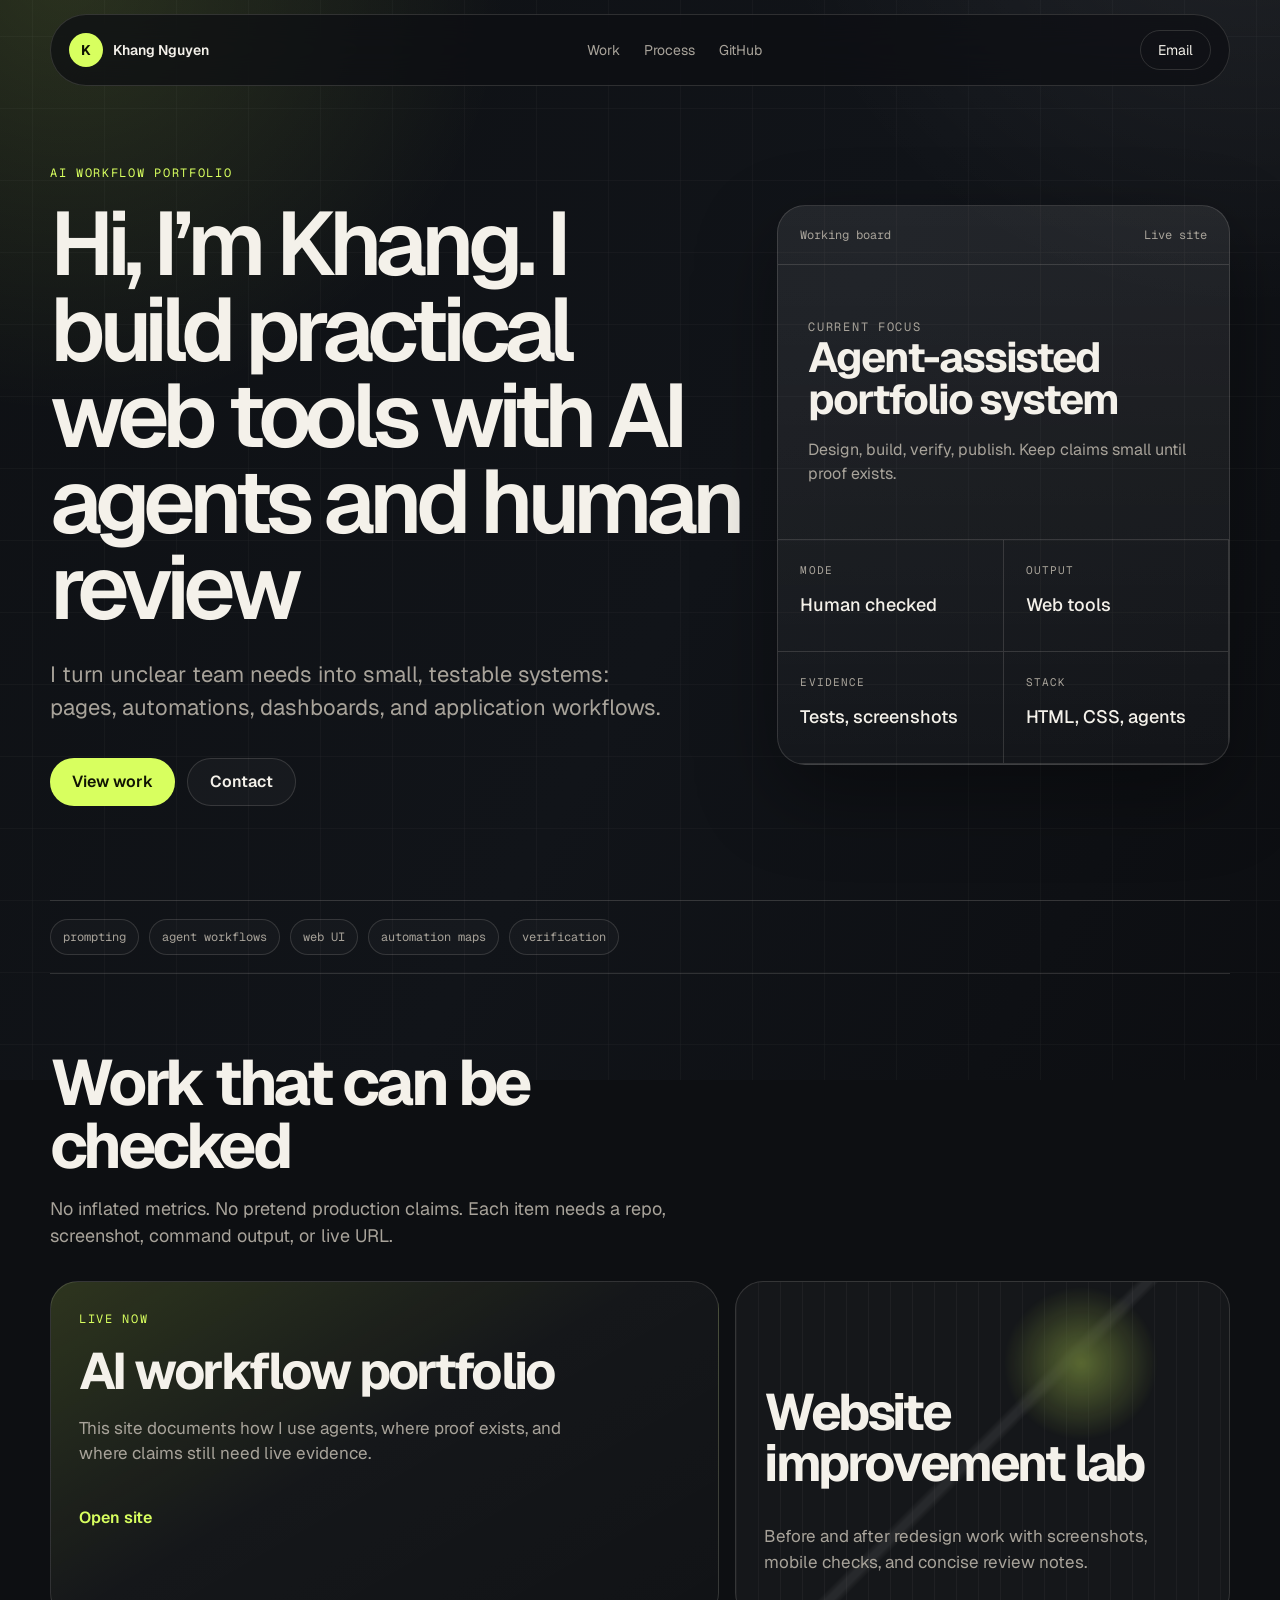
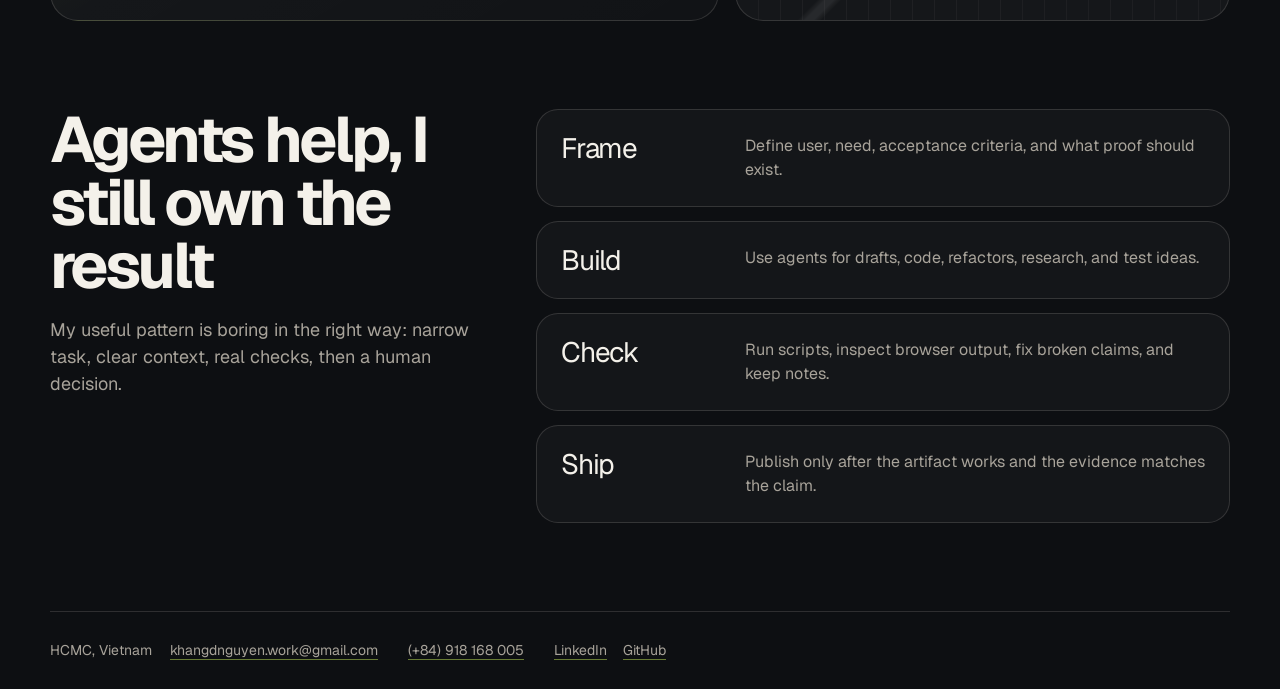
==== src/index.html @ b4563e1e "Remove claim boundary from portfolio" ====
<!doctype html>
<html lang="en">
<head>
  <meta charset="utf-8" />
  <meta name="viewport" content="width=device-width, initial-scale=1" />
  <title>Khang Nguyen - AI workflow portfolio</title>
  <meta name="description" content="Khang Nguyen builds small web tools and AI-assisted workflows with clear verification evidence." />
  <meta property="og:title" content="Khang Nguyen - AI workflow portfolio" />
  <meta property="og:description" content="AI workflow builder focused on practical web tools, agent-assisted delivery, and honest proof." />
  <link rel="preconnect" href="https://fonts.googleapis.com" />
  <link rel="preconnect" href="https://fonts.gstatic.com" crossorigin />
  <link href="https://fonts.googleapis.com/css2?family=Geist:wght@300;400;500;600&family=Geist+Mono:wght@400;500&display=swap" rel="stylesheet" />
  <link rel="stylesheet" href="./styles.css" />
</head>
<body>
  <div class="ambient" aria-hidden="true"></div>
  <header class="nav">
    <a class="brand" href="#top" aria-label="Khang Nguyen home">
      <span class="mark">K</span>
      <span>Khang Nguyen</span>
    </a>
    <nav aria-label="Primary">
      <a href="#work">Work</a>
      <a href="#process">Process</a>
      <a href="https://github.com/im-khang">GitHub</a>
    </nav>
    <a class="nav-cta" href="mailto:khangdnguyen.work@gmail.com">Email</a>
  </header>

  <main id="top">
    <section class="hero" aria-labelledby="hero-title">
      <div class="hero-copy">
        <p class="kicker">AI workflow portfolio</p>
        <h1 id="hero-title">Hi, I’m Khang. I build practical web tools with AI agents and human review</h1>
        <p class="lead">I turn unclear team needs into small, testable systems: pages, automations, dashboards, and application workflows.</p>
        <div class="hero-actions" aria-label="Primary actions">
          <a class="button primary" href="#work">View work</a>
          <a class="button ghost" href="mailto:khangdnguyen.work@gmail.com">Contact</a>
        </div>
      </div>

      <aside class="hero-panel" aria-label="Current working board">
        <div class="panel-top">
          <span>Working board</span>
          <span>Live site</span>
        </div>
        <div class="panel-feature">
          <p class="panel-label">Current focus</p>
          <h2>Agent-assisted portfolio system</h2>
          <p>Design, build, verify, publish. Keep claims small until proof exists.</p>
        </div>
        <div class="panel-grid">
          <div>
            <span>Mode</span>
            <strong>Human checked</strong>
          </div>
          <div>
            <span>Output</span>
            <strong>Web tools</strong>
          </div>
          <div>
            <span>Evidence</span>
            <strong>Tests, screenshots</strong>
          </div>
          <div>
            <span>Stack</span>
            <strong>HTML, CSS, agents</strong>
          </div>
        </div>
      </aside>
    </section>

    <section class="capability-strip" aria-label="Capabilities">
      <span>prompting</span>
      <span>agent workflows</span>
      <span>web UI</span>
      <span>automation maps</span>
      <span>verification</span>
    </section>

    <section id="work" class="work" aria-labelledby="work-title">
      <div class="section-heading">
        <h2 id="work-title">Work that can be checked</h2>
        <p>No inflated metrics. No pretend production claims. Each item needs a repo, screenshot, command output, or live URL.</p>
      </div>
      <div class="work-grid">
        <article class="work-card featured">
          <div class="work-meta">Live now</div>
          <h3>AI workflow portfolio</h3>
          <p>This site documents how I use agents, where proof exists, and where claims still need live evidence.</p>
          <a href="https://im-khang.com">Open site</a>
        </article>
        <article class="work-card image-card">
          <div class="texture" aria-hidden="true"></div>
          <h3>Website improvement lab</h3>
          <p>Before and after redesign work with screenshots, mobile checks, and concise review notes.</p>
        </article>
      </div>
    </section>

    <section id="process" class="process" aria-labelledby="process-title">
      <div class="process-copy">
        <h2 id="process-title">Agents help, I still own the result</h2>
        <p>My useful pattern is boring in the right way: narrow task, clear context, real checks, then a human decision.</p>
      </div>
      <ol class="process-list">
        <li>
          <span>Frame</span>
          <p>Define user, need, acceptance criteria, and what proof should exist.</p>
        </li>
        <li>
          <span>Build</span>
          <p>Use agents for drafts, code, refactors, research, and test ideas.</p>
        </li>
        <li>
          <span>Check</span>
          <p>Run scripts, inspect browser output, fix broken claims, and keep notes.</p>
        </li>
        <li>
          <span>Ship</span>
          <p>Publish only after the artifact works and the evidence matches the claim.</p>
        </li>
      </ol>
    </section>

  </main>

  <footer class="footer">
    <p>HCMC, Vietnam</p>
    <p><a href="mailto:khangdnguyen.work@gmail.com">khangdnguyen.work@gmail.com</a></p>
    <p><a href="tel:+84918168005">(+84) 918 168 005</a></p>
    <p><a href="https://www.linkedin.com/in/khangnguyenduy3110/">LinkedIn</a> <a href="https://github.com/im-khang">GitHub</a></p>
  </footer>

  <script>
    const revealItems = document.querySelectorAll('.work-card, .process-list li, .proof-rows article');
    const observer = new IntersectionObserver((entries) => {
      for (const entry of entries) {
        if (entry.isIntersecting) entry.target.classList.add('in-view');
      }
    }, { threshold: 0.18 });
    revealItems.forEach((item) => observer.observe(item));
  </script>
</body>
</html>
---- src/styles.css ----
:root{
  color-scheme: dark;
  --bg:#0d0f12;
  --panel:#15181d;
  --panel-2:#1d2128;
  --text:#f4f1ea;
  --muted:#a8a39a;
  --line:rgba(244,241,234,.14);
  --accent:#d8ff5f;
  --accent-dark:#1f2a05;
  --radius:28px;
  --shadow:0 30px 80px rgba(0,0,0,.35);
}
*{box-sizing:border-box}
html{scroll-behavior:smooth}
body{
  margin:0;
  font-family:Geist,system-ui,-apple-system,BlinkMacSystemFont,"Segoe UI",sans-serif;
  background:var(--bg);
  color:var(--text);
  line-height:1.5;
  overflow-x:hidden;
}
a{color:inherit;text-decoration:none}
.ambient{
  position:fixed;inset:-20%;z-index:-2;pointer-events:none;
  background:
    radial-gradient(circle at 18% 12%,rgba(216,255,95,.14),transparent 24%),
    radial-gradient(circle at 84% 0%,rgba(255,255,255,.08),transparent 25%),
    linear-gradient(120deg,#0d0f12,#111419 55%,#0b0c0f);
}
.ambient:after{
  content:"";position:absolute;inset:0;opacity:.08;mix-blend-mode:screen;
  background-image:linear-gradient(rgba(255,255,255,.35) 1px,transparent 1px),linear-gradient(90deg,rgba(255,255,255,.35) 1px,transparent 1px);
  background-size:72px 72px;
}
.nav{
  position:sticky;top:0;z-index:10;height:72px;margin:14px auto 0;padding:0 18px;
  width:min(1180px,calc(100% - 28px));display:flex;align-items:center;justify-content:space-between;gap:20px;
  border:1px solid var(--line);border-radius:999px;background:rgba(13,15,18,.72);backdrop-filter:blur(18px);-webkit-backdrop-filter:blur(18px);
}
.brand,.nav nav,.nav-cta{display:flex;align-items:center;gap:10px;font-size:14px;color:var(--muted)}
.brand{font-weight:600;color:var(--text)}
.mark{width:34px;height:34px;border-radius:50%;display:grid;place-items:center;background:var(--accent);color:#101403;font-weight:700}
.nav nav{gap:24px}
.nav a:hover{color:var(--text)}
.nav-cta{height:40px;padding:0 17px;border:1px solid var(--line);border-radius:999px;color:var(--text)}
main{width:min(1180px,calc(100% - 28px));margin:0 auto}
.hero{min-height:calc(100dvh - 86px);display:grid;grid-template-columns:minmax(0,1.1fr) minmax(320px,.72fr);gap:36px;align-items:center;padding:56px 0 72px}
.hero-copy{max-width:780px}.kicker,.work-meta,.panel-label{margin:0 0 18px;font-family:"Geist Mono",monospace;font-size:12px;text-transform:uppercase;letter-spacing:.14em;color:var(--accent)}
h1{font-size:clamp(48px,7vw,94px);line-height:.96;letter-spacing:-.07em;margin:0;max-width:920px;font-weight:600}
.lead{max-width:620px;color:var(--muted);font-size:clamp(17px,2vw,22px);margin:28px 0 0}
.hero-actions{display:flex;gap:12px;flex-wrap:wrap;margin-top:34px}.button{height:48px;padding:0 22px;border-radius:999px;display:inline-flex;align-items:center;justify-content:center;font-weight:600;transition:transform .22s ease,background .22s ease,border-color .22s ease}.button:hover{transform:translateY(-2px)}.button:active{transform:translateY(1px) scale(.99)}.primary{background:var(--accent);color:#101403}.ghost{border:1px solid var(--line);color:var(--text);background:rgba(255,255,255,.03)}
.hero-panel{border:1px solid var(--line);border-radius:var(--radius);background:linear-gradient(180deg,rgba(255,255,255,.08),rgba(255,255,255,.025));box-shadow:var(--shadow);overflow:hidden;min-height:560px;display:flex;flex-direction:column;justify-content:space-between}
.panel-top{display:flex;justify-content:space-between;padding:20px 22px;border-bottom:1px solid var(--line);font-family:"Geist Mono",monospace;color:var(--muted);font-size:12px}.panel-feature{padding:38px 30px}.panel-feature h2{font-size:42px;line-height:1;letter-spacing:-.05em;margin:0 0 18px}.panel-feature p{color:var(--muted);margin:0}.panel-grid{display:grid;grid-template-columns:1fr 1fr;border-top:1px solid var(--line)}.panel-grid div{padding:22px;border-right:1px solid var(--line);border-bottom:1px solid var(--line);min-height:112px}.panel-grid span{display:block;font-family:"Geist Mono",monospace;font-size:11px;color:var(--muted);margin-bottom:12px;text-transform:uppercase;letter-spacing:.1em}.panel-grid strong{font-size:18px;font-weight:500}
.capability-strip{border-top:1px solid var(--line);border-bottom:1px solid var(--line);display:flex;gap:10px;flex-wrap:wrap;padding:18px 0;margin-bottom:78px}.capability-strip span{font-family:"Geist Mono",monospace;font-size:12px;color:var(--muted);padding:8px 12px;border:1px solid var(--line);border-radius:999px;background:rgba(255,255,255,.025)}
section{scroll-margin-top:110px}.section-heading{max-width:700px;margin-bottom:32px}.section-heading h2,.process h2,.proof h2{font-size:clamp(36px,5vw,72px);line-height:.98;letter-spacing:-.055em;margin:0 0 18px}.section-heading p,.process-copy p{color:var(--muted);font-size:18px;margin:0;max-width:620px}.work,.process,.proof{padding:0 0 88px}.work-grid{display:grid;grid-template-columns:1.15fr .85fr;grid-auto-rows:minmax(220px,auto);gap:16px}.work-card{border:1px solid var(--line);border-radius:var(--radius);background:rgba(255,255,255,.035);padding:28px;position:relative;overflow:hidden;opacity:0;transform:translateY(18px);transition:opacity .7s ease,transform .7s ease,border-color .25s ease}.work-card.in-view,.process-list li.in-view,.proof-rows article.in-view{opacity:1;transform:none}.work-card:hover{border-color:rgba(216,255,95,.5)}.work-card h3{font-size:clamp(28px,4vw,56px);line-height:1;letter-spacing:-.05em;margin:0 0 18px}.work-card p{color:var(--muted);font-size:17px;max-width:520px}.work-card a{display:inline-flex;margin-top:22px;color:var(--accent);font-weight:600}.featured{background:linear-gradient(150deg,rgba(216,255,95,.16),rgba(255,255,255,.035) 48%,rgba(255,255,255,.02))}.image-card{min-height:340px;display:flex;flex-direction:column;justify-content:flex-end}.texture{position:absolute;inset:0;opacity:.35;background:radial-gradient(circle at 70% 24%,var(--accent),transparent 18%),linear-gradient(135deg,transparent 0 48%,rgba(255,255,255,.22) 49% 50%,transparent 51%),repeating-linear-gradient(90deg,rgba(255,255,255,.12) 0 1px,transparent 1px 22px)}.image-card h3,.image-card p{position:relative}.compact{min-height:220px}.muted{background:var(--panel)}
.process{display:grid;grid-template-columns:.78fr 1.22fr;gap:42px;align-items:start}.process-copy{position:sticky;top:120px}.process-list{list-style:none;margin:0;padding:0;display:grid;gap:14px}.process-list li{display:grid;grid-template-columns:160px 1fr;gap:24px;border:1px solid var(--line);border-radius:22px;padding:24px;background:rgba(255,255,255,.03);opacity:0;transform:translateY(18px);transition:opacity .7s ease,transform .7s ease}.process-list span{font-size:28px;line-height:1;letter-spacing:-.04em}.process-list p{margin:0;color:var(--muted)}
.proof h2{max-width:760px}.proof-rows{display:grid;gap:0;border-top:1px solid var(--line)}.proof-rows article{display:grid;grid-template-columns:260px 1fr;gap:40px;padding:28px 0;border-bottom:1px solid var(--line);opacity:0;transform:translateY(18px);transition:opacity .7s ease,transform .7s ease}.proof-rows span{font-family:"Geist Mono",monospace;color:var(--accent);font-size:13px;text-transform:uppercase;letter-spacing:.12em}.proof-rows p{margin:0;color:var(--muted);font-size:18px;max-width:760px}
.footer{width:min(1180px,calc(100% - 28px));margin:0 auto 28px;padding:28px 0 0;border-top:1px solid var(--line);display:flex;gap:18px;flex-wrap:wrap;color:var(--muted);font-size:14px}.footer p{margin:0}.footer a{text-decoration:underline;text-decoration-color:rgba(216,255,95,.45);text-underline-offset:4px;margin-right:12px}
@media (prefers-reduced-motion:reduce){*,*:before,*:after{animation:none!important;transition:none!important;scroll-behavior:auto!important}.work-card,.process-list li,.proof-rows article{opacity:1;transform:none}}
@media (max-width:900px){.nav{height:auto;min-height:64px;border-radius:24px;align-items:flex-start;padding:14px}.nav nav{display:none}.hero{grid-template-columns:1fr;min-height:auto;padding:54px 0}.hero-panel{min-height:auto}.work-grid,.process{grid-template-columns:1fr}.process-copy{position:static}.proof-rows article{grid-template-columns:1fr;gap:12px}.capability-strip{margin-bottom:80px}h1{font-size:clamp(44px,14vw,72px)}}
@media (max-width:560px){main,.footer,.nav{width:calc(100% - 24px)}.hero{gap:22px;padding-top:40px}.hero-actions{width:100%}.button{width:100%}.panel-grid,.process-list li{grid-template-columns:1fr}.panel-grid div{min-height:auto}.work,.process,.proof{padding-bottom:68px}.work-card{padding:22px;border-radius:22px}.section-heading h2,.process h2,.proof h2{font-size:42px}.footer{display:grid}}
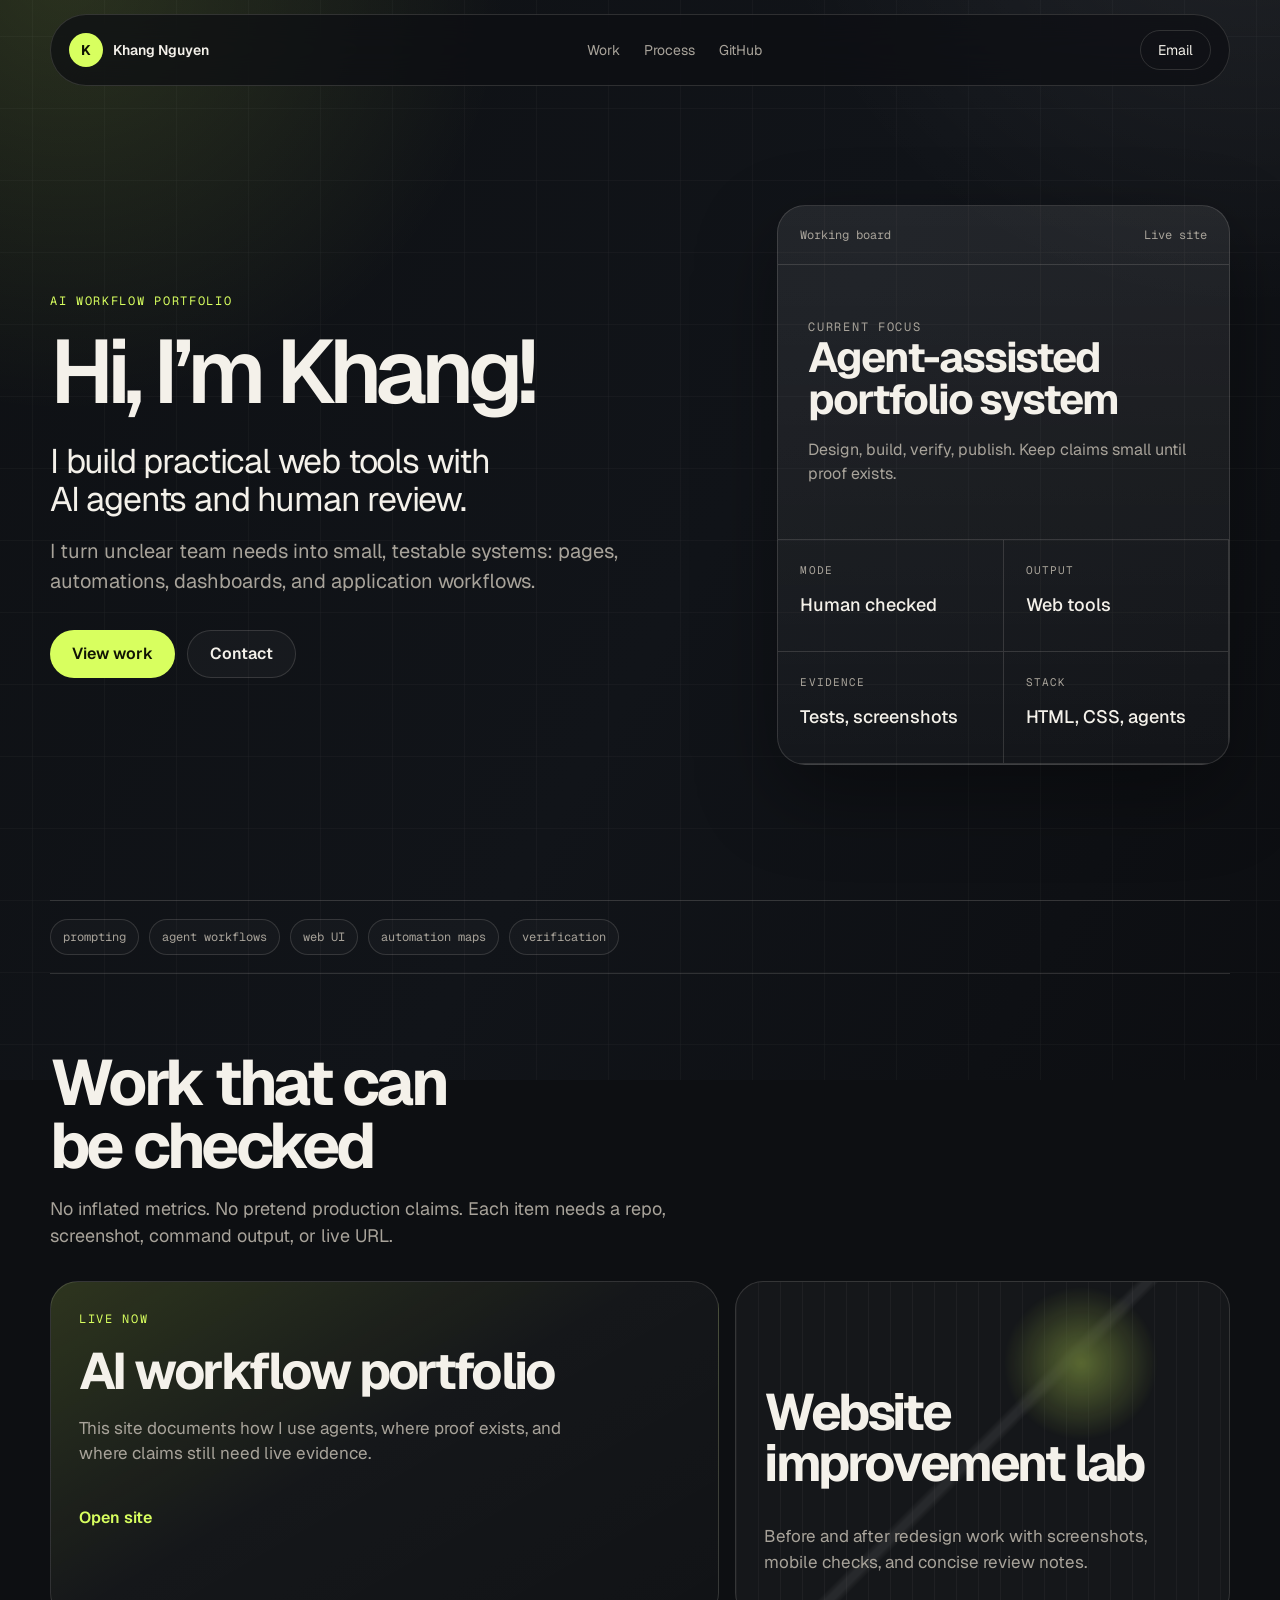
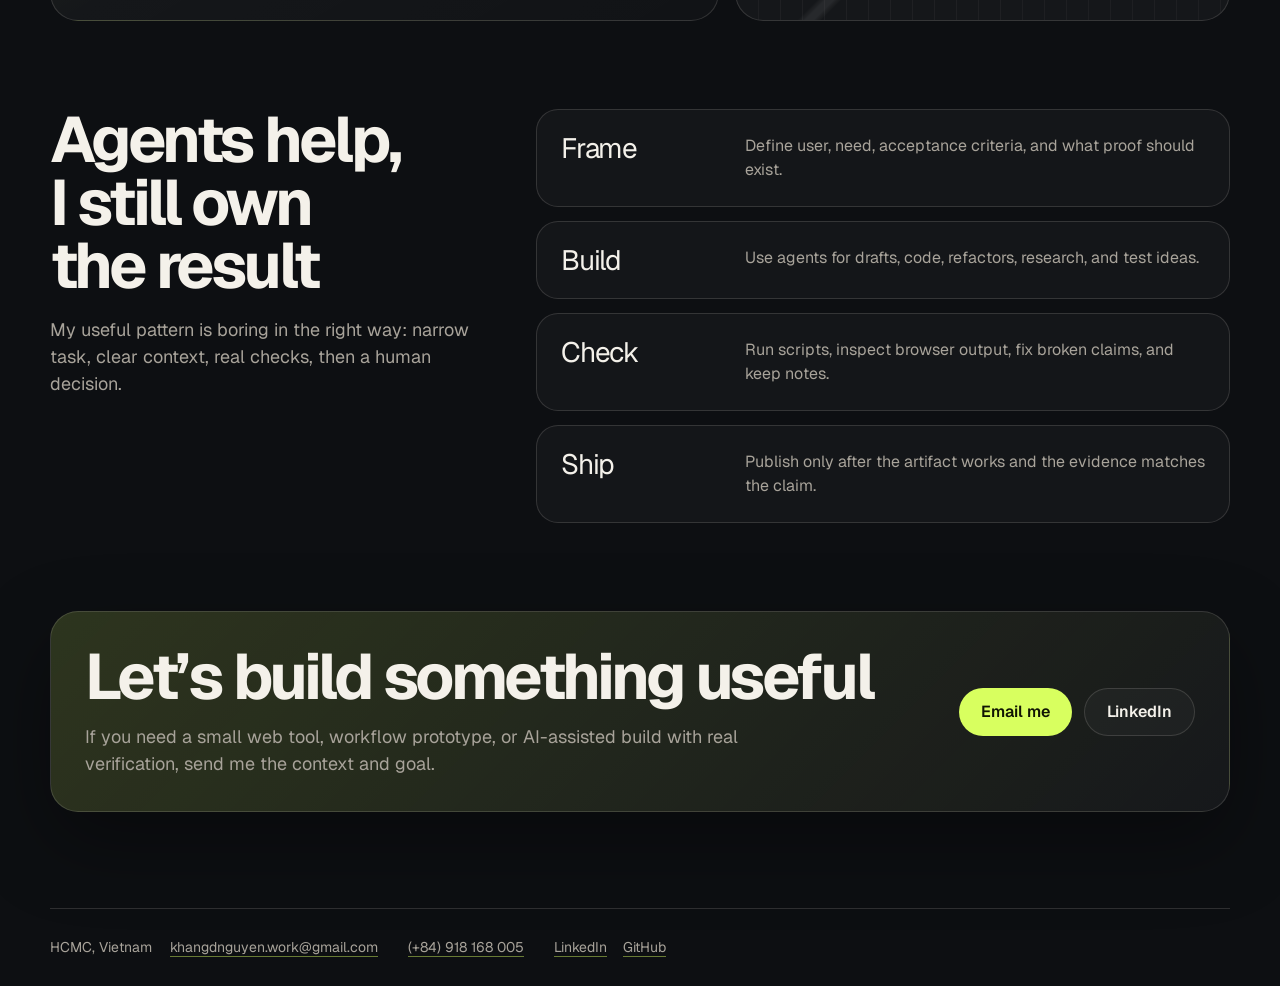
==== commit 6dfe9ea4: "Improve hero text rhythm" ====
--- a/src/index.html
+++ b/src/index.html
@@ -31,8 +31,9 @@
     <section class="hero" aria-labelledby="hero-title">
       <div class="hero-copy">
         <p class="kicker">AI workflow portfolio</p>
-        <h1 id="hero-title">Hi, I’m Khang. I build practical web tools with AI agents and human review</h1>
-        <p class="lead">I turn unclear team needs into small, testable systems: pages, automations, dashboards, and application workflows.</p>
+        <h1 id="hero-title">Hi, I’m Khang!</h1>
+        <p class="lead">I build practical web tools with AI agents and human review.</p>
+        <p class="supporting-lead">I turn unclear team needs into small, testable systems: pages, automations, dashboards, and application workflows.</p>
         <div class="hero-actions" aria-label="Primary actions">
           <a class="button primary" href="#work">View work</a>
           <a class="button ghost" href="mailto:khangdnguyen.work@gmail.com">Contact</a>
@@ -123,6 +124,17 @@
       </ol>
     </section>
 
+    <section class="cta-section" aria-labelledby="cta-title">
+      <div>
+        <h2 id="cta-title">Let’s build something useful</h2>
+        <p>If you need a small web tool, workflow prototype, or AI-assisted build with real verification, send me the context and goal.</p>
+      </div>
+      <div class="cta-actions">
+        <a class="button primary" href="mailto:khangdnguyen.work@gmail.com">Email me</a>
+        <a class="button ghost" href="https://www.linkedin.com/in/khangnguyenduy3110/">LinkedIn</a>
+      </div>
+    </section>
+
   </main>
 
   <footer class="footer">
--- a/src/styles.css
+++ b/src/styles.css
@@ -48,16 +48,19 @@
 main{width:min(1180px,calc(100% - 28px));margin:0 auto}
 .hero{min-height:calc(100dvh - 86px);display:grid;grid-template-columns:minmax(0,1.1fr) minmax(320px,.72fr);gap:36px;align-items:center;padding:56px 0 72px}
 .hero-copy{max-width:780px}.kicker,.work-meta,.panel-label{margin:0 0 18px;font-family:"Geist Mono",monospace;font-size:12px;text-transform:uppercase;letter-spacing:.14em;color:var(--accent)}
-h1{font-size:clamp(48px,7vw,94px);line-height:.96;letter-spacing:-.07em;margin:0;max-width:920px;font-weight:600}
-.lead{max-width:620px;color:var(--muted);font-size:clamp(17px,2vw,22px);margin:28px 0 0}
+h1{font-size:clamp(48px,7vw,94px);line-height:.96;letter-spacing:-.07em;margin:0;max-width:720px;font-weight:600;text-wrap:balance}
+.hero h1,.section-heading h2,.process h2,.proof h2,.cta-section h2,.work-card h3,.panel-feature h2{text-wrap:balance}
+.lead{max-width:720px;color:var(--text);font-size:clamp(22px,3vw,34px);line-height:1.12;letter-spacing:-.035em;margin:28px 0 0;text-wrap:balance}
+.supporting-lead{max-width:620px;color:var(--muted);font-size:clamp(16px,1.8vw,20px);margin:18px 0 0;text-wrap:pretty}
 .hero-actions{display:flex;gap:12px;flex-wrap:wrap;margin-top:34px}.button{height:48px;padding:0 22px;border-radius:999px;display:inline-flex;align-items:center;justify-content:center;font-weight:600;transition:transform .22s ease,background .22s ease,border-color .22s ease}.button:hover{transform:translateY(-2px)}.button:active{transform:translateY(1px) scale(.99)}.primary{background:var(--accent);color:#101403}.ghost{border:1px solid var(--line);color:var(--text);background:rgba(255,255,255,.03)}
 .hero-panel{border:1px solid var(--line);border-radius:var(--radius);background:linear-gradient(180deg,rgba(255,255,255,.08),rgba(255,255,255,.025));box-shadow:var(--shadow);overflow:hidden;min-height:560px;display:flex;flex-direction:column;justify-content:space-between}
 .panel-top{display:flex;justify-content:space-between;padding:20px 22px;border-bottom:1px solid var(--line);font-family:"Geist Mono",monospace;color:var(--muted);font-size:12px}.panel-feature{padding:38px 30px}.panel-feature h2{font-size:42px;line-height:1;letter-spacing:-.05em;margin:0 0 18px}.panel-feature p{color:var(--muted);margin:0}.panel-grid{display:grid;grid-template-columns:1fr 1fr;border-top:1px solid var(--line)}.panel-grid div{padding:22px;border-right:1px solid var(--line);border-bottom:1px solid var(--line);min-height:112px}.panel-grid span{display:block;font-family:"Geist Mono",monospace;font-size:11px;color:var(--muted);margin-bottom:12px;text-transform:uppercase;letter-spacing:.1em}.panel-grid strong{font-size:18px;font-weight:500}
 .capability-strip{border-top:1px solid var(--line);border-bottom:1px solid var(--line);display:flex;gap:10px;flex-wrap:wrap;padding:18px 0;margin-bottom:78px}.capability-strip span{font-family:"Geist Mono",monospace;font-size:12px;color:var(--muted);padding:8px 12px;border:1px solid var(--line);border-radius:999px;background:rgba(255,255,255,.025)}
-section{scroll-margin-top:110px}.section-heading{max-width:700px;margin-bottom:32px}.section-heading h2,.process h2,.proof h2{font-size:clamp(36px,5vw,72px);line-height:.98;letter-spacing:-.055em;margin:0 0 18px}.section-heading p,.process-copy p{color:var(--muted);font-size:18px;margin:0;max-width:620px}.work,.process,.proof{padding:0 0 88px}.work-grid{display:grid;grid-template-columns:1.15fr .85fr;grid-auto-rows:minmax(220px,auto);gap:16px}.work-card{border:1px solid var(--line);border-radius:var(--radius);background:rgba(255,255,255,.035);padding:28px;position:relative;overflow:hidden;opacity:0;transform:translateY(18px);transition:opacity .7s ease,transform .7s ease,border-color .25s ease}.work-card.in-view,.process-list li.in-view,.proof-rows article.in-view{opacity:1;transform:none}.work-card:hover{border-color:rgba(216,255,95,.5)}.work-card h3{font-size:clamp(28px,4vw,56px);line-height:1;letter-spacing:-.05em;margin:0 0 18px}.work-card p{color:var(--muted);font-size:17px;max-width:520px}.work-card a{display:inline-flex;margin-top:22px;color:var(--accent);font-weight:600}.featured{background:linear-gradient(150deg,rgba(216,255,95,.16),rgba(255,255,255,.035) 48%,rgba(255,255,255,.02))}.image-card{min-height:340px;display:flex;flex-direction:column;justify-content:flex-end}.texture{position:absolute;inset:0;opacity:.35;background:radial-gradient(circle at 70% 24%,var(--accent),transparent 18%),linear-gradient(135deg,transparent 0 48%,rgba(255,255,255,.22) 49% 50%,transparent 51%),repeating-linear-gradient(90deg,rgba(255,255,255,.12) 0 1px,transparent 1px 22px)}.image-card h3,.image-card p{position:relative}.compact{min-height:220px}.muted{background:var(--panel)}
+section{scroll-margin-top:110px}.section-heading{max-width:700px;margin-bottom:32px}.section-heading h2,.process h2,.proof h2,.cta-section h2{font-size:clamp(36px,5vw,72px);line-height:.98;letter-spacing:-.055em;margin:0 0 18px}.section-heading p,.process-copy p{color:var(--muted);font-size:18px;margin:0;max-width:620px}.work,.process,.proof{padding:0 0 88px}.work-grid{display:grid;grid-template-columns:1.15fr .85fr;grid-auto-rows:minmax(220px,auto);gap:16px}.work-card{border:1px solid var(--line);border-radius:var(--radius);background:rgba(255,255,255,.035);padding:28px;position:relative;overflow:hidden;opacity:0;transform:translateY(18px);transition:opacity .7s ease,transform .7s ease,border-color .25s ease}.work-card.in-view,.process-list li.in-view,.proof-rows article.in-view{opacity:1;transform:none}.work-card:hover{border-color:rgba(216,255,95,.5)}.work-card h3{font-size:clamp(28px,4vw,56px);line-height:1;letter-spacing:-.05em;margin:0 0 18px}.work-card p{color:var(--muted);font-size:17px;max-width:520px}.work-card a{display:inline-flex;margin-top:22px;color:var(--accent);font-weight:600}.featured{background:linear-gradient(150deg,rgba(216,255,95,.16),rgba(255,255,255,.035) 48%,rgba(255,255,255,.02))}.image-card{min-height:340px;display:flex;flex-direction:column;justify-content:flex-end}.texture{position:absolute;inset:0;opacity:.35;background:radial-gradient(circle at 70% 24%,var(--accent),transparent 18%),linear-gradient(135deg,transparent 0 48%,rgba(255,255,255,.22) 49% 50%,transparent 51%),repeating-linear-gradient(90deg,rgba(255,255,255,.12) 0 1px,transparent 1px 22px)}.image-card h3,.image-card p{position:relative}.compact{min-height:220px}.muted{background:var(--panel)}
 .process{display:grid;grid-template-columns:.78fr 1.22fr;gap:42px;align-items:start}.process-copy{position:sticky;top:120px}.process-list{list-style:none;margin:0;padding:0;display:grid;gap:14px}.process-list li{display:grid;grid-template-columns:160px 1fr;gap:24px;border:1px solid var(--line);border-radius:22px;padding:24px;background:rgba(255,255,255,.03);opacity:0;transform:translateY(18px);transition:opacity .7s ease,transform .7s ease}.process-list span{font-size:28px;line-height:1;letter-spacing:-.04em}.process-list p{margin:0;color:var(--muted)}
 .proof h2{max-width:760px}.proof-rows{display:grid;gap:0;border-top:1px solid var(--line)}.proof-rows article{display:grid;grid-template-columns:260px 1fr;gap:40px;padding:28px 0;border-bottom:1px solid var(--line);opacity:0;transform:translateY(18px);transition:opacity .7s ease,transform .7s ease}.proof-rows span{font-family:"Geist Mono",monospace;color:var(--accent);font-size:13px;text-transform:uppercase;letter-spacing:.12em}.proof-rows p{margin:0;color:var(--muted);font-size:18px;max-width:760px}
+.cta-section{margin:0 0 96px;padding:34px;border:1px solid var(--line);border-radius:var(--radius);background:linear-gradient(135deg,rgba(216,255,95,.16),rgba(255,255,255,.04));display:grid;grid-template-columns:1fr auto;gap:28px;align-items:center;box-shadow:var(--shadow)}.cta-section h2{margin:0 0 14px}.cta-section p{margin:0;color:var(--muted);font-size:18px;max-width:680px}.cta-actions{display:flex;gap:12px;flex-wrap:wrap;justify-content:flex-end}
 .footer{width:min(1180px,calc(100% - 28px));margin:0 auto 28px;padding:28px 0 0;border-top:1px solid var(--line);display:flex;gap:18px;flex-wrap:wrap;color:var(--muted);font-size:14px}.footer p{margin:0}.footer a{text-decoration:underline;text-decoration-color:rgba(216,255,95,.45);text-underline-offset:4px;margin-right:12px}
 @media (prefers-reduced-motion:reduce){*,*:before,*:after{animation:none!important;transition:none!important;scroll-behavior:auto!important}.work-card,.process-list li,.proof-rows article{opacity:1;transform:none}}
-@media (max-width:900px){.nav{height:auto;min-height:64px;border-radius:24px;align-items:flex-start;padding:14px}.nav nav{display:none}.hero{grid-template-columns:1fr;min-height:auto;padding:54px 0}.hero-panel{min-height:auto}.work-grid,.process{grid-template-columns:1fr}.process-copy{position:static}.proof-rows article{grid-template-columns:1fr;gap:12px}.capability-strip{margin-bottom:80px}h1{font-size:clamp(44px,14vw,72px)}}
-@media (max-width:560px){main,.footer,.nav{width:calc(100% - 24px)}.hero{gap:22px;padding-top:40px}.hero-actions{width:100%}.button{width:100%}.panel-grid,.process-list li{grid-template-columns:1fr}.panel-grid div{min-height:auto}.work,.process,.proof{padding-bottom:68px}.work-card{padding:22px;border-radius:22px}.section-heading h2,.process h2,.proof h2{font-size:42px}.footer{display:grid}}
+@media (max-width:900px){.cta-section{grid-template-columns:1fr}.cta-actions{justify-content:flex-start}.nav{height:auto;min-height:64px;border-radius:24px;align-items:flex-start;padding:14px}.nav nav{display:none}.hero{grid-template-columns:1fr;min-height:auto;padding:54px 0}.hero-panel{min-height:auto}.work-grid,.process{grid-template-columns:1fr}.process-copy{position:static}.proof-rows article{grid-template-columns:1fr;gap:12px}.capability-strip{margin-bottom:80px}h1{font-size:clamp(44px,14vw,72px)}}
+@media (max-width:560px){.cta-section{padding:24px;margin-bottom:72px}main,.footer,.nav{width:calc(100% - 24px)}.hero{gap:22px;padding-top:40px}.hero-actions{width:100%}.button{width:100%}.panel-grid,.process-list li{grid-template-columns:1fr}.panel-grid div{min-height:auto}.work,.process,.proof{padding-bottom:68px}.work-card{padding:22px;border-radius:22px}.section-heading h2,.process h2,.proof h2,.cta-section h2{font-size:42px}.footer{display:grid}}
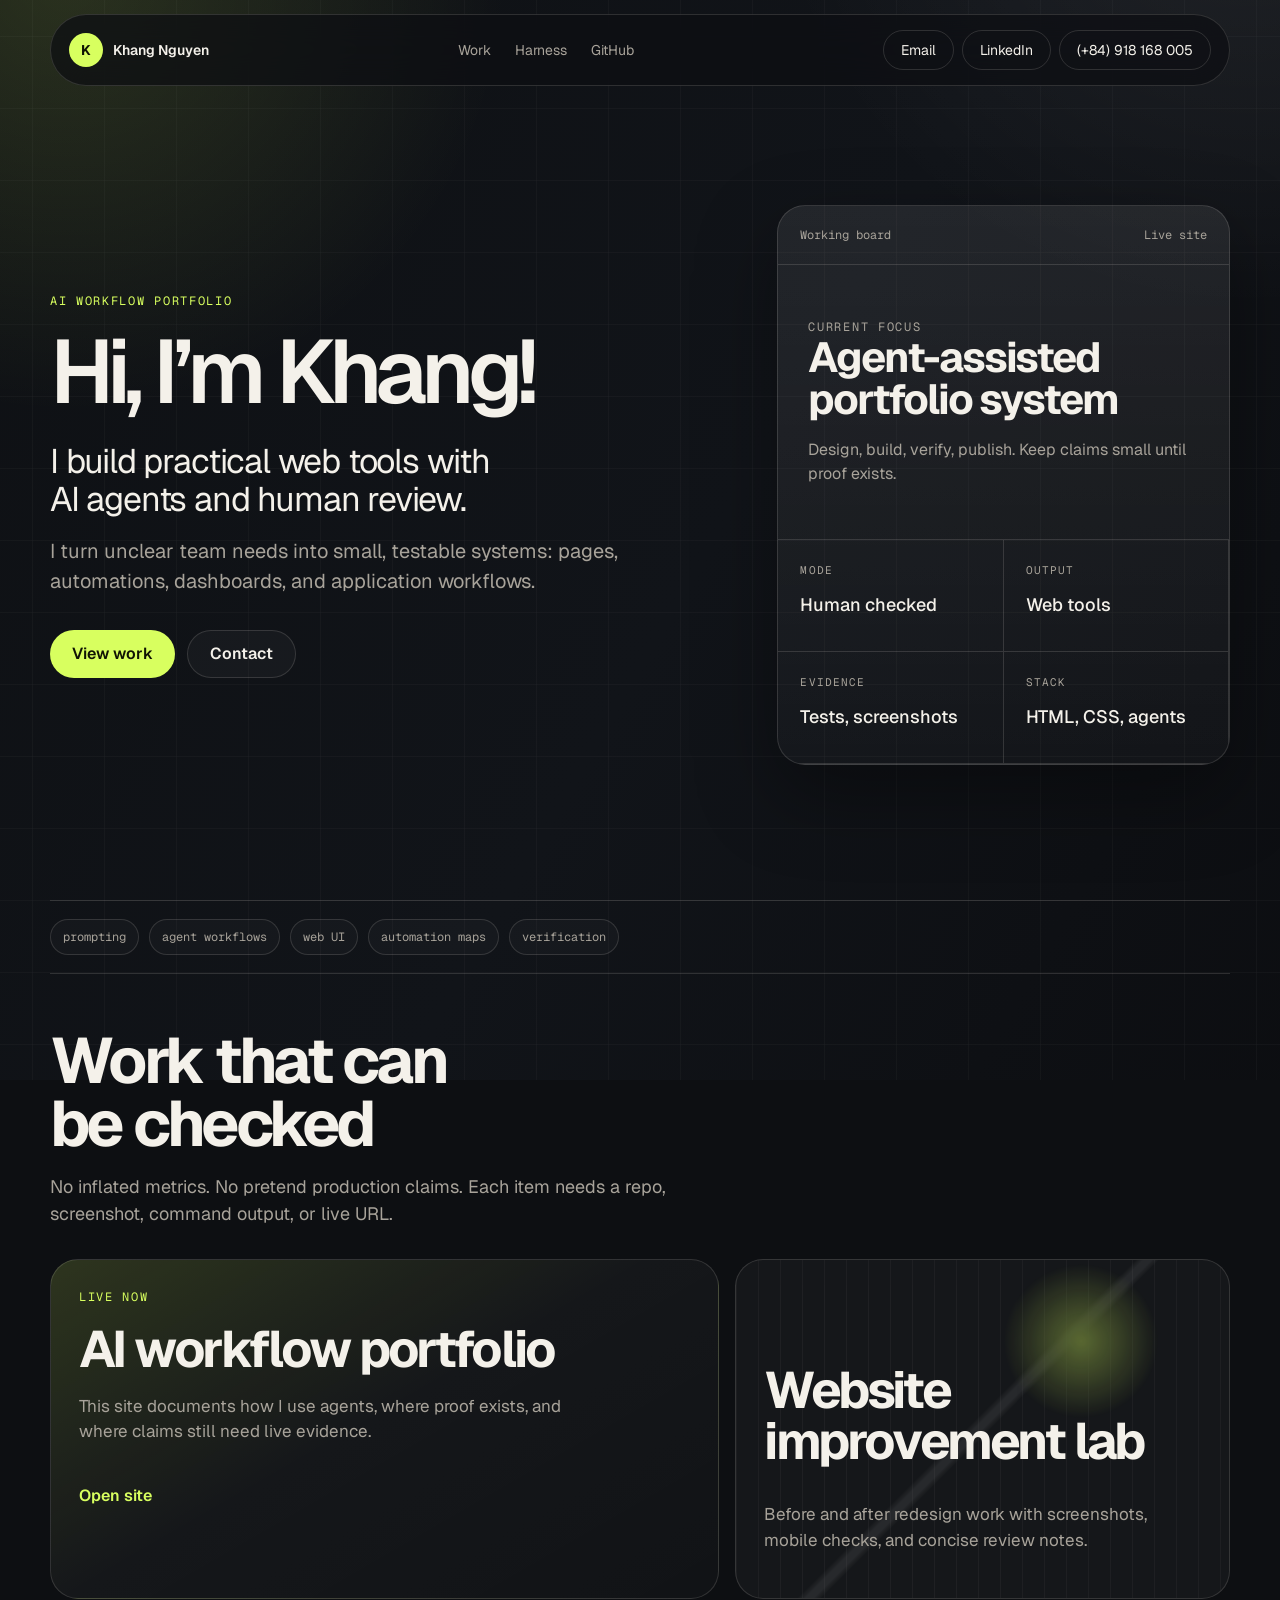
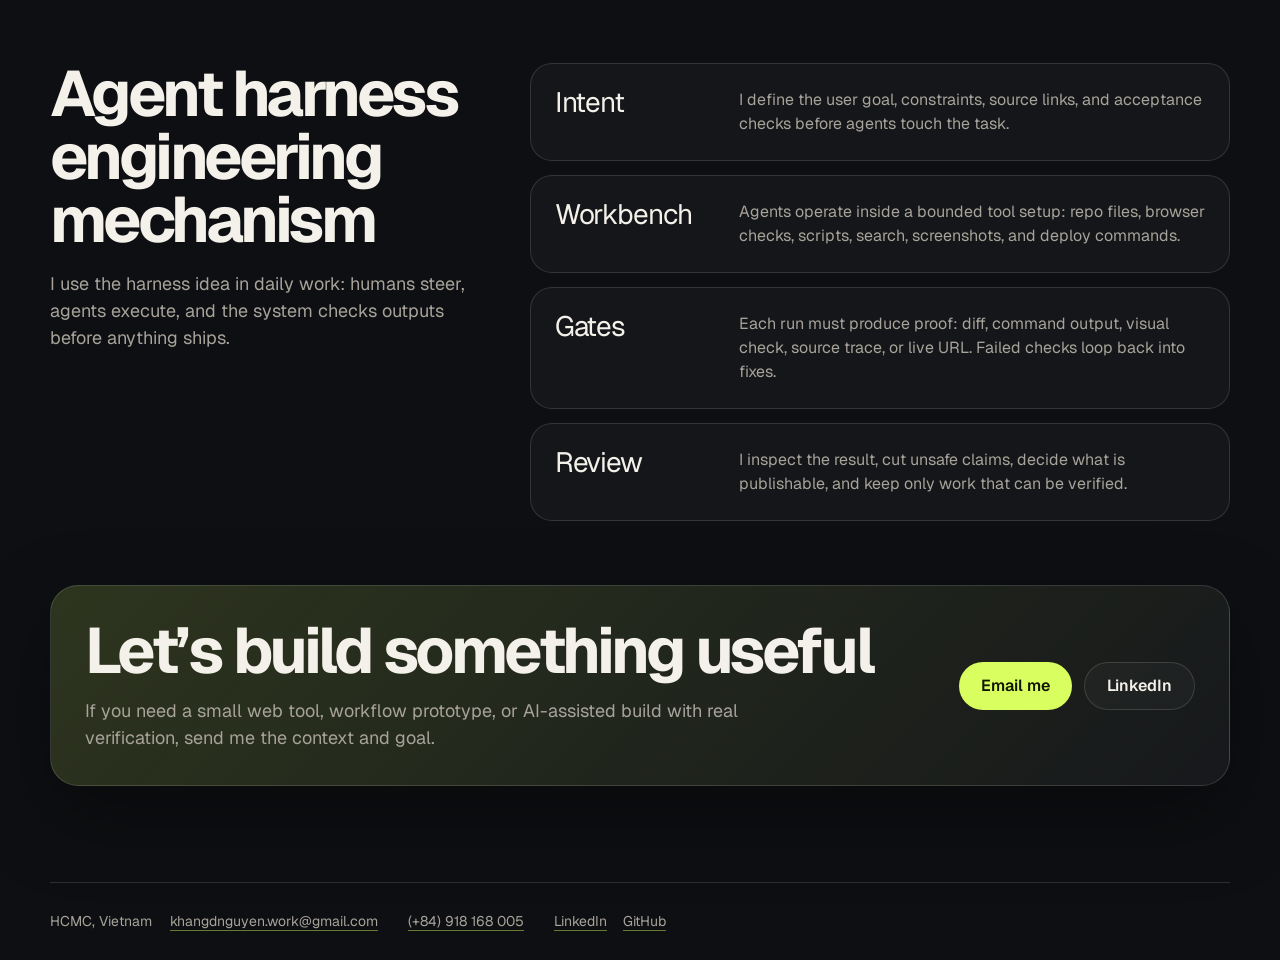
==== commit d82caadc: "Add contact bar links and harness workflow" ====
--- a/src/index.html
+++ b/src/index.html
@@ -21,10 +21,14 @@
     </a>
     <nav aria-label="Primary">
       <a href="#work">Work</a>
-      <a href="#process">Process</a>
+      <a href="#process">Harness</a>
       <a href="https://github.com/im-khang">GitHub</a>
     </nav>
-    <a class="nav-cta" href="mailto:khangdnguyen.work@gmail.com">Email</a>
+    <div class="nav-contact" aria-label="Contact links">
+      <a class="nav-cta" href="mailto:khangdnguyen.work@gmail.com">Email</a>
+      <a class="nav-cta" href="https://www.linkedin.com/in/khangnguyenduy3110/">LinkedIn</a>
+      <a class="nav-cta" href="tel:+84918168005">(+84) 918 168 005</a>
+    </div>
   </header>
 
   <main id="top">
@@ -101,25 +105,25 @@
 
     <section id="process" class="process" aria-labelledby="process-title">
       <div class="process-copy">
-        <h2 id="process-title">Agents help, I still own the result</h2>
-        <p>My useful pattern is boring in the right way: narrow task, clear context, real checks, then a human decision.</p>
+        <h2 id="process-title">Agent harness engineering mechanism</h2>
+        <p>I use the harness idea in daily work: humans steer, agents execute, and the system checks outputs before anything ships.</p>
       </div>
       <ol class="process-list">
         <li>
-          <span>Frame</span>
-          <p>Define user, need, acceptance criteria, and what proof should exist.</p>
+          <span>Intent</span>
+          <p>I define the user goal, constraints, source links, and acceptance checks before agents touch the task.</p>
         </li>
         <li>
-          <span>Build</span>
-          <p>Use agents for drafts, code, refactors, research, and test ideas.</p>
+          <span>Workbench</span>
+          <p>Agents operate inside a bounded tool setup: repo files, browser checks, scripts, search, screenshots, and deploy commands.</p>
         </li>
         <li>
-          <span>Check</span>
-          <p>Run scripts, inspect browser output, fix broken claims, and keep notes.</p>
+          <span>Gates</span>
+          <p>Each run must produce proof: diff, command output, visual check, source trace, or live URL. Failed checks loop back into fixes.</p>
         </li>
         <li>
-          <span>Ship</span>
-          <p>Publish only after the artifact works and the evidence matches the claim.</p>
+          <span>Review</span>
+          <p>I inspect the result, cut unsafe claims, decide what is publishable, and keep only work that can be verified.</p>
         </li>
       </ol>
     </section>
--- a/src/styles.css
+++ b/src/styles.css
@@ -39,12 +39,12 @@
   width:min(1180px,calc(100% - 28px));display:flex;align-items:center;justify-content:space-between;gap:20px;
   border:1px solid var(--line);border-radius:999px;background:rgba(13,15,18,.72);backdrop-filter:blur(18px);-webkit-backdrop-filter:blur(18px);
 }
-.brand,.nav nav,.nav-cta{display:flex;align-items:center;gap:10px;font-size:14px;color:var(--muted)}
+.brand,.nav nav,.nav-contact,.nav-cta{display:flex;align-items:center;gap:10px;font-size:14px;color:var(--muted)}
 .brand{font-weight:600;color:var(--text)}
 .mark{width:34px;height:34px;border-radius:50%;display:grid;place-items:center;background:var(--accent);color:#101403;font-weight:700}
-.nav nav{gap:24px}
+.nav nav{gap:24px}.nav-contact{gap:8px;justify-content:flex-end;flex-wrap:wrap}
 .nav a:hover{color:var(--text)}
-.nav-cta{height:40px;padding:0 17px;border:1px solid var(--line);border-radius:999px;color:var(--text)}
+.nav-cta{height:40px;padding:0 17px;border:1px solid var(--line);border-radius:999px;color:var(--text);white-space:nowrap}
 main{width:min(1180px,calc(100% - 28px));margin:0 auto}
 .hero{min-height:calc(100dvh - 86px);display:grid;grid-template-columns:minmax(0,1.1fr) minmax(320px,.72fr);gap:36px;align-items:center;padding:56px 0 72px}
 .hero-copy{max-width:780px}.kicker,.work-meta,.panel-label{margin:0 0 18px;font-family:"Geist Mono",monospace;font-size:12px;text-transform:uppercase;letter-spacing:.14em;color:var(--accent)}
@@ -55,12 +55,12 @@
 .hero-actions{display:flex;gap:12px;flex-wrap:wrap;margin-top:34px}.button{height:48px;padding:0 22px;border-radius:999px;display:inline-flex;align-items:center;justify-content:center;font-weight:600;transition:transform .22s ease,background .22s ease,border-color .22s ease}.button:hover{transform:translateY(-2px)}.button:active{transform:translateY(1px) scale(.99)}.primary{background:var(--accent);color:#101403}.ghost{border:1px solid var(--line);color:var(--text);background:rgba(255,255,255,.03)}
 .hero-panel{border:1px solid var(--line);border-radius:var(--radius);background:linear-gradient(180deg,rgba(255,255,255,.08),rgba(255,255,255,.025));box-shadow:var(--shadow);overflow:hidden;min-height:560px;display:flex;flex-direction:column;justify-content:space-between}
 .panel-top{display:flex;justify-content:space-between;padding:20px 22px;border-bottom:1px solid var(--line);font-family:"Geist Mono",monospace;color:var(--muted);font-size:12px}.panel-feature{padding:38px 30px}.panel-feature h2{font-size:42px;line-height:1;letter-spacing:-.05em;margin:0 0 18px}.panel-feature p{color:var(--muted);margin:0}.panel-grid{display:grid;grid-template-columns:1fr 1fr;border-top:1px solid var(--line)}.panel-grid div{padding:22px;border-right:1px solid var(--line);border-bottom:1px solid var(--line);min-height:112px}.panel-grid span{display:block;font-family:"Geist Mono",monospace;font-size:11px;color:var(--muted);margin-bottom:12px;text-transform:uppercase;letter-spacing:.1em}.panel-grid strong{font-size:18px;font-weight:500}
-.capability-strip{border-top:1px solid var(--line);border-bottom:1px solid var(--line);display:flex;gap:10px;flex-wrap:wrap;padding:18px 0;margin-bottom:78px}.capability-strip span{font-family:"Geist Mono",monospace;font-size:12px;color:var(--muted);padding:8px 12px;border:1px solid var(--line);border-radius:999px;background:rgba(255,255,255,.025)}
-section{scroll-margin-top:110px}.section-heading{max-width:700px;margin-bottom:32px}.section-heading h2,.process h2,.proof h2,.cta-section h2{font-size:clamp(36px,5vw,72px);line-height:.98;letter-spacing:-.055em;margin:0 0 18px}.section-heading p,.process-copy p{color:var(--muted);font-size:18px;margin:0;max-width:620px}.work,.process,.proof{padding:0 0 88px}.work-grid{display:grid;grid-template-columns:1.15fr .85fr;grid-auto-rows:minmax(220px,auto);gap:16px}.work-card{border:1px solid var(--line);border-radius:var(--radius);background:rgba(255,255,255,.035);padding:28px;position:relative;overflow:hidden;opacity:0;transform:translateY(18px);transition:opacity .7s ease,transform .7s ease,border-color .25s ease}.work-card.in-view,.process-list li.in-view,.proof-rows article.in-view{opacity:1;transform:none}.work-card:hover{border-color:rgba(216,255,95,.5)}.work-card h3{font-size:clamp(28px,4vw,56px);line-height:1;letter-spacing:-.05em;margin:0 0 18px}.work-card p{color:var(--muted);font-size:17px;max-width:520px}.work-card a{display:inline-flex;margin-top:22px;color:var(--accent);font-weight:600}.featured{background:linear-gradient(150deg,rgba(216,255,95,.16),rgba(255,255,255,.035) 48%,rgba(255,255,255,.02))}.image-card{min-height:340px;display:flex;flex-direction:column;justify-content:flex-end}.texture{position:absolute;inset:0;opacity:.35;background:radial-gradient(circle at 70% 24%,var(--accent),transparent 18%),linear-gradient(135deg,transparent 0 48%,rgba(255,255,255,.22) 49% 50%,transparent 51%),repeating-linear-gradient(90deg,rgba(255,255,255,.12) 0 1px,transparent 1px 22px)}.image-card h3,.image-card p{position:relative}.compact{min-height:220px}.muted{background:var(--panel)}
-.process{display:grid;grid-template-columns:.78fr 1.22fr;gap:42px;align-items:start}.process-copy{position:sticky;top:120px}.process-list{list-style:none;margin:0;padding:0;display:grid;gap:14px}.process-list li{display:grid;grid-template-columns:160px 1fr;gap:24px;border:1px solid var(--line);border-radius:22px;padding:24px;background:rgba(255,255,255,.03);opacity:0;transform:translateY(18px);transition:opacity .7s ease,transform .7s ease}.process-list span{font-size:28px;line-height:1;letter-spacing:-.04em}.process-list p{margin:0;color:var(--muted)}
+.capability-strip{border-top:1px solid var(--line);border-bottom:1px solid var(--line);display:flex;gap:10px;flex-wrap:wrap;padding:18px 0;margin-bottom:56px}.capability-strip span{font-family:"Geist Mono",monospace;font-size:12px;color:var(--muted);padding:8px 12px;border:1px solid var(--line);border-radius:999px;background:rgba(255,255,255,.025)}
+section{scroll-margin-top:110px}.section-heading{max-width:700px;margin-bottom:32px}.section-heading h2,.process h2,.proof h2,.cta-section h2{font-size:clamp(36px,5vw,72px);line-height:.98;letter-spacing:-.055em;margin:0 0 18px}.section-heading p,.process-copy p{color:var(--muted);font-size:18px;margin:0;max-width:620px}.work,.process,.proof{padding:0 0 64px}.work-grid{display:grid;grid-template-columns:1.15fr .85fr;grid-auto-rows:minmax(220px,auto);gap:16px}.work-card{border:1px solid var(--line);border-radius:var(--radius);background:rgba(255,255,255,.035);padding:28px;position:relative;overflow:hidden;opacity:0;transform:translateY(18px);transition:opacity .7s ease,transform .7s ease,border-color .25s ease}.work-card.in-view,.process-list li.in-view,.proof-rows article.in-view{opacity:1;transform:none}.work-card:hover{border-color:rgba(216,255,95,.5)}.work-card h3{font-size:clamp(28px,4vw,56px);line-height:1;letter-spacing:-.05em;margin:0 0 18px}.work-card p{color:var(--muted);font-size:17px;max-width:520px}.work-card a{display:inline-flex;margin-top:22px;color:var(--accent);font-weight:600}.featured{background:linear-gradient(150deg,rgba(216,255,95,.16),rgba(255,255,255,.035) 48%,rgba(255,255,255,.02))}.image-card{min-height:340px;display:flex;flex-direction:column;justify-content:flex-end}.texture{position:absolute;inset:0;opacity:.35;background:radial-gradient(circle at 70% 24%,var(--accent),transparent 18%),linear-gradient(135deg,transparent 0 48%,rgba(255,255,255,.22) 49% 50%,transparent 51%),repeating-linear-gradient(90deg,rgba(255,255,255,.12) 0 1px,transparent 1px 22px)}.image-card h3,.image-card p{position:relative}.compact{min-height:220px}.muted{background:var(--panel)}
+.process{display:grid;grid-template-columns:.78fr 1.22fr;gap:32px;align-items:start}.process-copy{position:sticky;top:120px}.process-list{list-style:none;margin:0;padding:0;display:grid;gap:14px}.process-list li{display:grid;grid-template-columns:160px 1fr;gap:24px;border:1px solid var(--line);border-radius:22px;padding:24px;background:rgba(255,255,255,.03);opacity:0;transform:translateY(18px);transition:opacity .7s ease,transform .7s ease}.process-list span{font-size:28px;line-height:1;letter-spacing:-.04em}.process-list p{margin:0;color:var(--muted)}
 .proof h2{max-width:760px}.proof-rows{display:grid;gap:0;border-top:1px solid var(--line)}.proof-rows article{display:grid;grid-template-columns:260px 1fr;gap:40px;padding:28px 0;border-bottom:1px solid var(--line);opacity:0;transform:translateY(18px);transition:opacity .7s ease,transform .7s ease}.proof-rows span{font-family:"Geist Mono",monospace;color:var(--accent);font-size:13px;text-transform:uppercase;letter-spacing:.12em}.proof-rows p{margin:0;color:var(--muted);font-size:18px;max-width:760px}
 .cta-section{margin:0 0 96px;padding:34px;border:1px solid var(--line);border-radius:var(--radius);background:linear-gradient(135deg,rgba(216,255,95,.16),rgba(255,255,255,.04));display:grid;grid-template-columns:1fr auto;gap:28px;align-items:center;box-shadow:var(--shadow)}.cta-section h2{margin:0 0 14px}.cta-section p{margin:0;color:var(--muted);font-size:18px;max-width:680px}.cta-actions{display:flex;gap:12px;flex-wrap:wrap;justify-content:flex-end}
 .footer{width:min(1180px,calc(100% - 28px));margin:0 auto 28px;padding:28px 0 0;border-top:1px solid var(--line);display:flex;gap:18px;flex-wrap:wrap;color:var(--muted);font-size:14px}.footer p{margin:0}.footer a{text-decoration:underline;text-decoration-color:rgba(216,255,95,.45);text-underline-offset:4px;margin-right:12px}
 @media (prefers-reduced-motion:reduce){*,*:before,*:after{animation:none!important;transition:none!important;scroll-behavior:auto!important}.work-card,.process-list li,.proof-rows article{opacity:1;transform:none}}
-@media (max-width:900px){.cta-section{grid-template-columns:1fr}.cta-actions{justify-content:flex-start}.nav{height:auto;min-height:64px;border-radius:24px;align-items:flex-start;padding:14px}.nav nav{display:none}.hero{grid-template-columns:1fr;min-height:auto;padding:54px 0}.hero-panel{min-height:auto}.work-grid,.process{grid-template-columns:1fr}.process-copy{position:static}.proof-rows article{grid-template-columns:1fr;gap:12px}.capability-strip{margin-bottom:80px}h1{font-size:clamp(44px,14vw,72px)}}
-@media (max-width:560px){.cta-section{padding:24px;margin-bottom:72px}main,.footer,.nav{width:calc(100% - 24px)}.hero{gap:22px;padding-top:40px}.hero-actions{width:100%}.button{width:100%}.panel-grid,.process-list li{grid-template-columns:1fr}.panel-grid div{min-height:auto}.work,.process,.proof{padding-bottom:68px}.work-card{padding:22px;border-radius:22px}.section-heading h2,.process h2,.proof h2,.cta-section h2{font-size:42px}.footer{display:grid}}
+@media (max-width:900px){.cta-section{grid-template-columns:1fr}.cta-actions{justify-content:flex-start}.nav{height:auto;min-height:64px;border-radius:24px;align-items:flex-start;padding:14px}.nav nav{display:none}.nav-contact{max-width:100%;justify-content:flex-start}.nav-cta{height:36px;padding:0 13px;font-size:13px}.hero{grid-template-columns:1fr;min-height:auto;padding:54px 0}.hero-panel{min-height:auto}.work-grid,.process{grid-template-columns:1fr}.process-copy{position:static}.proof-rows article{grid-template-columns:1fr;gap:12px}.capability-strip{margin-bottom:80px}h1{font-size:clamp(44px,14vw,72px)}}
+@media (max-width:560px){.cta-section{padding:24px;margin-bottom:72px}main,.footer,.nav{width:calc(100% - 24px)}.brand{width:100%}.nav-contact{width:100%;gap:8px}.nav-cta{flex:1 1 auto;justify-content:center}.hero{gap:22px;padding-top:40px}.hero-actions{width:100%}.button{width:100%}.panel-grid,.process-list li{grid-template-columns:1fr}.panel-grid div{min-height:auto}.work,.process,.proof{padding-bottom:52px}.work-card{padding:22px;border-radius:22px}.section-heading h2,.process h2,.proof h2,.cta-section h2{font-size:42px}.footer{display:grid}}
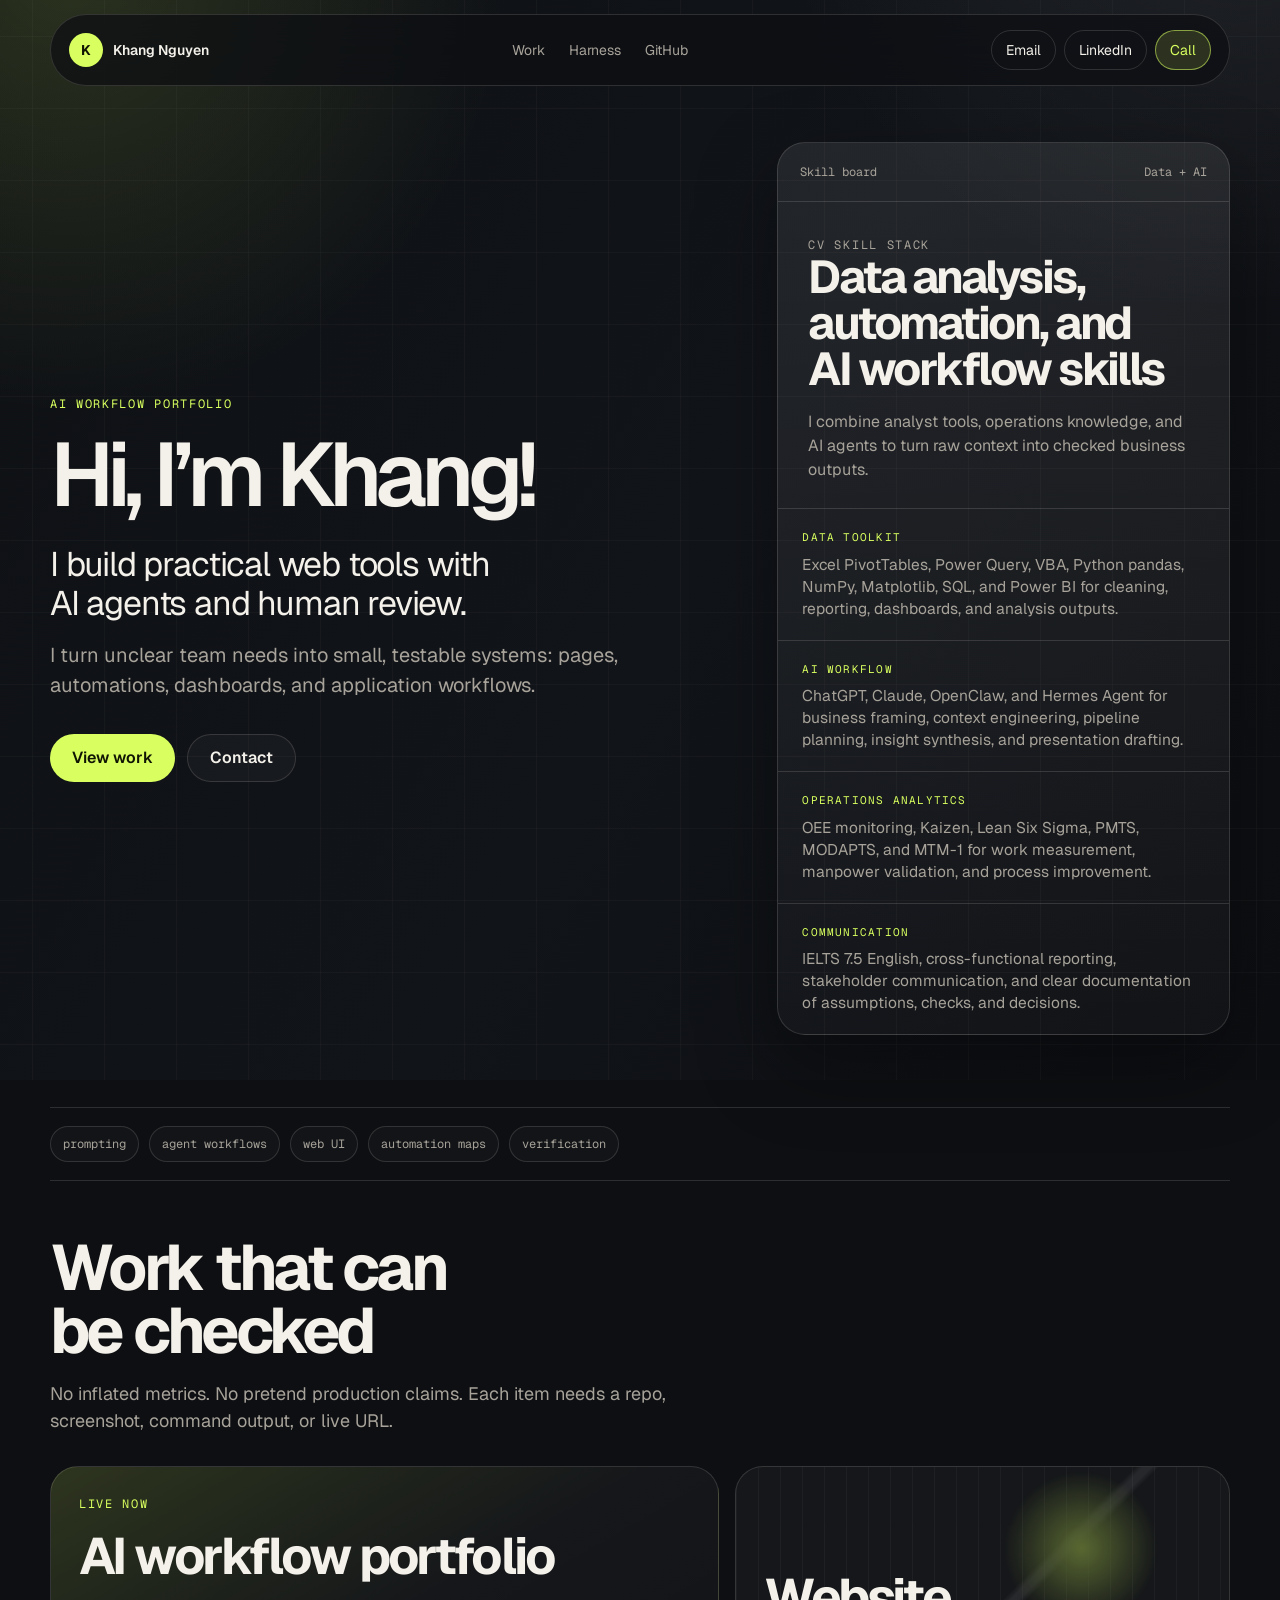
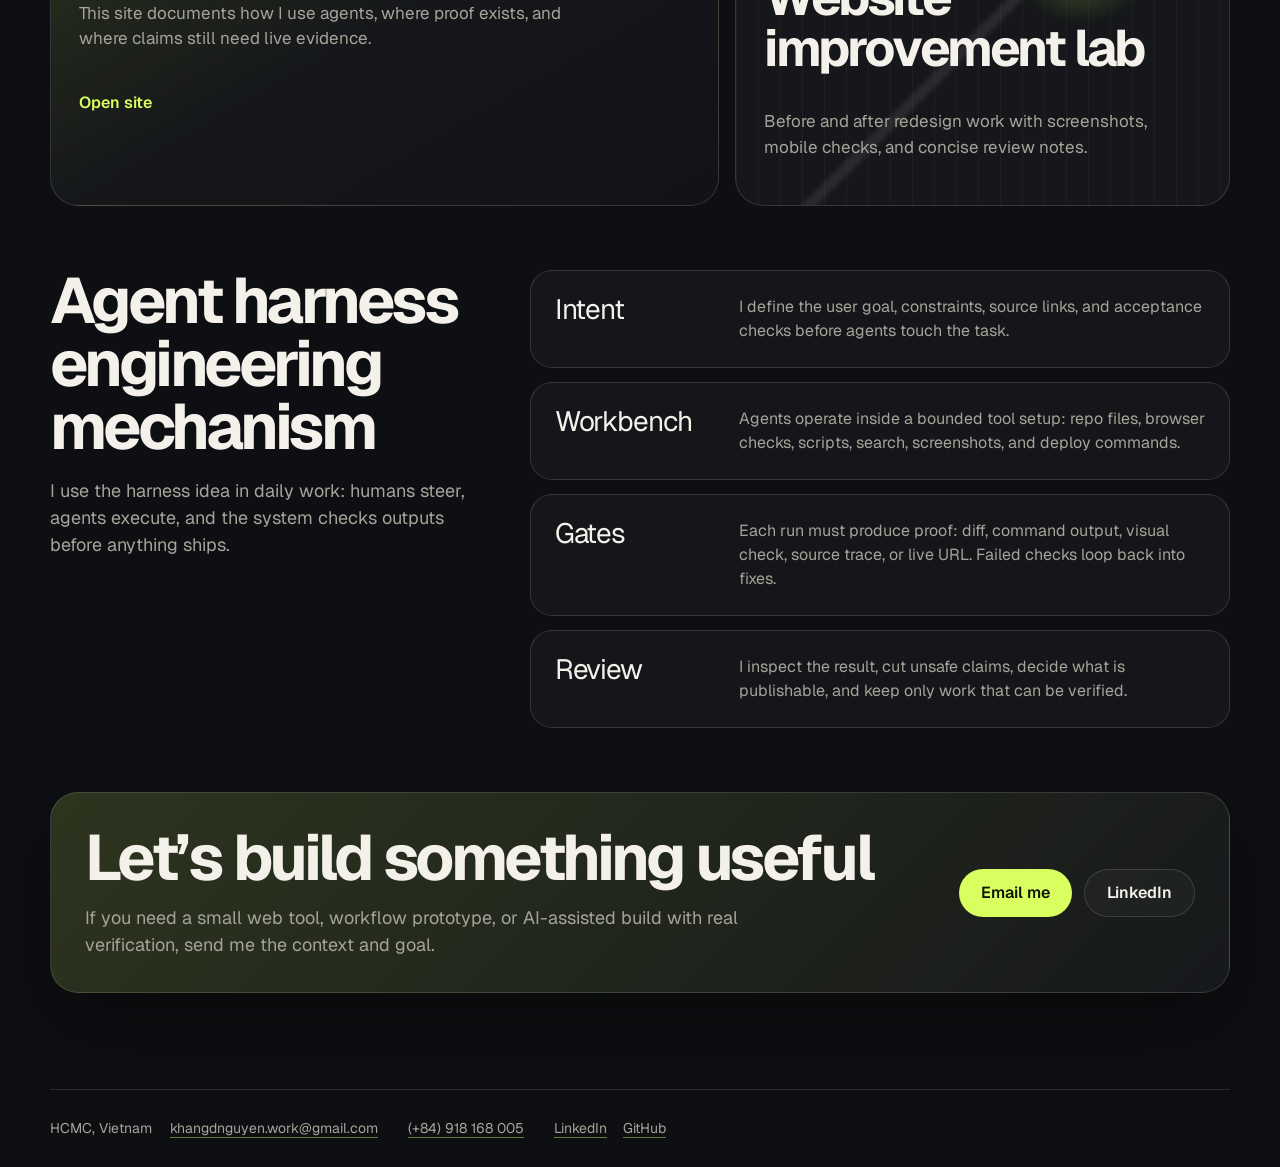
==== commit d8e98825: "Consolidate hero skills card" ====
--- a/src/index.html
+++ b/src/index.html
@@ -27,7 +27,7 @@
     <div class="nav-contact" aria-label="Contact links">
       <a class="nav-cta" href="mailto:khangdnguyen.work@gmail.com">Email</a>
       <a class="nav-cta" href="https://www.linkedin.com/in/khangnguyenduy3110/">LinkedIn</a>
-      <a class="nav-cta" href="tel:+84918168005">(+84) 918 168 005</a>
+      <a class="nav-cta call" href="tel:+84918168005">Call</a>
     </div>
   </header>
 
@@ -44,33 +44,33 @@
         </div>
       </div>
 
-      <aside class="hero-panel" aria-label="Current working board">
+      <aside class="hero-panel skill-panel" aria-label="Data and AI skills">
         <div class="panel-top">
-          <span>Working board</span>
-          <span>Live site</span>
+          <span>Skill board</span>
+          <span>Data + AI</span>
         </div>
         <div class="panel-feature">
-          <p class="panel-label">Current focus</p>
-          <h2>Agent-assisted portfolio system</h2>
-          <p>Design, build, verify, publish. Keep claims small until proof exists.</p>
+          <p class="panel-label">CV skill stack</p>
+          <h2>Data analysis, automation, and AI workflow skills</h2>
+          <p>I combine analyst tools, operations knowledge, and AI agents to turn raw context into checked business outputs.</p>
         </div>
-        <div class="panel-grid">
-          <div>
-            <span>Mode</span>
-            <strong>Human checked</strong>
-          </div>
-          <div>
-            <span>Output</span>
-            <strong>Web tools</strong>
-          </div>
-          <div>
-            <span>Evidence</span>
-            <strong>Tests, screenshots</strong>
-          </div>
-          <div>
-            <span>Stack</span>
-            <strong>HTML, CSS, agents</strong>
-          </div>
+        <div class="skill-board">
+          <article>
+            <span>Data toolkit</span>
+            <p>Excel PivotTables, Power Query, VBA, Python pandas, NumPy, Matplotlib, SQL, and Power BI for cleaning, reporting, dashboards, and analysis outputs.</p>
+          </article>
+          <article>
+            <span>AI workflow</span>
+            <p>ChatGPT, Claude, OpenClaw, and Hermes Agent for business framing, context engineering, pipeline planning, insight synthesis, and presentation drafting.</p>
+          </article>
+          <article>
+            <span>Operations analytics</span>
+            <p>OEE monitoring, Kaizen, Lean Six Sigma, PMTS, MODAPTS, and MTM-1 for work measurement, manpower validation, and process improvement.</p>
+          </article>
+          <article>
+            <span>Communication</span>
+            <p>IELTS 7.5 English, cross-functional reporting, stakeholder communication, and clear documentation of assumptions, checks, and decisions.</p>
+          </article>
         </div>
       </aside>
     </section>
--- a/src/styles.css
+++ b/src/styles.css
@@ -11,8 +11,8 @@
   --radius:28px;
   --shadow:0 30px 80px rgba(0,0,0,.35);
 }
-*{box-sizing:border-box}
-html{scroll-behavior:smooth}
+*{box-sizing:border-box;min-width:0}
+html{scroll-behavior:smooth;max-width:100%;overflow-x:hidden}
 body{
   margin:0;
   font-family:Geist,system-ui,-apple-system,BlinkMacSystemFont,"Segoe UI",sans-serif;
@@ -22,6 +22,7 @@
   overflow-x:hidden;
 }
 a{color:inherit;text-decoration:none}
+h1,h2,h3,p{overflow-wrap:break-word}
 .ambient{
   position:fixed;inset:-20%;z-index:-2;pointer-events:none;
   background:
@@ -36,15 +37,15 @@
 }
 .nav{
   position:sticky;top:0;z-index:10;height:72px;margin:14px auto 0;padding:0 18px;
-  width:min(1180px,calc(100% - 28px));display:flex;align-items:center;justify-content:space-between;gap:20px;
+  width:min(1180px,calc(100% - 28px));display:flex;align-items:center;justify-content:space-between;gap:16px;flex-wrap:wrap;
   border:1px solid var(--line);border-radius:999px;background:rgba(13,15,18,.72);backdrop-filter:blur(18px);-webkit-backdrop-filter:blur(18px);
 }
 .brand,.nav nav,.nav-contact,.nav-cta{display:flex;align-items:center;gap:10px;font-size:14px;color:var(--muted)}
 .brand{font-weight:600;color:var(--text)}
 .mark{width:34px;height:34px;border-radius:50%;display:grid;place-items:center;background:var(--accent);color:#101403;font-weight:700}
-.nav nav{gap:24px}.nav-contact{gap:8px;justify-content:flex-end;flex-wrap:wrap}
+.nav nav{gap:24px}.nav-contact{display:grid;grid-template-columns:repeat(3,auto);gap:8px;justify-content:flex-end;flex-wrap:nowrap;min-width:0}
 .nav a:hover{color:var(--text)}
-.nav-cta{height:40px;padding:0 17px;border:1px solid var(--line);border-radius:999px;color:var(--text);white-space:nowrap}
+.nav-cta{height:40px;padding:0 14px;border:1px solid var(--line);border-radius:999px;color:var(--text);white-space:nowrap;flex:0 0 auto}.nav-cta.call{border-color:rgba(216,255,95,.55);background:rgba(216,255,95,.14);color:var(--accent)}
 main{width:min(1180px,calc(100% - 28px));margin:0 auto}
 .hero{min-height:calc(100dvh - 86px);display:grid;grid-template-columns:minmax(0,1.1fr) minmax(320px,.72fr);gap:36px;align-items:center;padding:56px 0 72px}
 .hero-copy{max-width:780px}.kicker,.work-meta,.panel-label{margin:0 0 18px;font-family:"Geist Mono",monospace;font-size:12px;text-transform:uppercase;letter-spacing:.14em;color:var(--accent)}
@@ -54,7 +55,7 @@
 .supporting-lead{max-width:620px;color:var(--muted);font-size:clamp(16px,1.8vw,20px);margin:18px 0 0;text-wrap:pretty}
 .hero-actions{display:flex;gap:12px;flex-wrap:wrap;margin-top:34px}.button{height:48px;padding:0 22px;border-radius:999px;display:inline-flex;align-items:center;justify-content:center;font-weight:600;transition:transform .22s ease,background .22s ease,border-color .22s ease}.button:hover{transform:translateY(-2px)}.button:active{transform:translateY(1px) scale(.99)}.primary{background:var(--accent);color:#101403}.ghost{border:1px solid var(--line);color:var(--text);background:rgba(255,255,255,.03)}
 .hero-panel{border:1px solid var(--line);border-radius:var(--radius);background:linear-gradient(180deg,rgba(255,255,255,.08),rgba(255,255,255,.025));box-shadow:var(--shadow);overflow:hidden;min-height:560px;display:flex;flex-direction:column;justify-content:space-between}
-.panel-top{display:flex;justify-content:space-between;padding:20px 22px;border-bottom:1px solid var(--line);font-family:"Geist Mono",monospace;color:var(--muted);font-size:12px}.panel-feature{padding:38px 30px}.panel-feature h2{font-size:42px;line-height:1;letter-spacing:-.05em;margin:0 0 18px}.panel-feature p{color:var(--muted);margin:0}.panel-grid{display:grid;grid-template-columns:1fr 1fr;border-top:1px solid var(--line)}.panel-grid div{padding:22px;border-right:1px solid var(--line);border-bottom:1px solid var(--line);min-height:112px}.panel-grid span{display:block;font-family:"Geist Mono",monospace;font-size:11px;color:var(--muted);margin-bottom:12px;text-transform:uppercase;letter-spacing:.1em}.panel-grid strong{font-size:18px;font-weight:500}
+.panel-top{display:flex;justify-content:space-between;padding:20px 22px;border-bottom:1px solid var(--line);font-family:"Geist Mono",monospace;color:var(--muted);font-size:12px}.panel-feature{padding:34px 30px 26px}.panel-feature h2{font-size:clamp(34px,3.6vw,46px);line-height:1;letter-spacing:-.055em;margin:0 0 18px}.panel-feature p{color:var(--muted);margin:0}.skill-board{border-top:1px solid var(--line);display:grid;grid-template-columns:1fr}.skill-board article{padding:20px 24px;border-bottom:1px solid var(--line)}.skill-board article:last-child{border-bottom:0}.skill-board span{display:block;font-family:"Geist Mono",monospace;font-size:11px;color:var(--accent);margin-bottom:8px;text-transform:uppercase;letter-spacing:.11em}.skill-board p{margin:0;color:var(--muted);font-size:15.5px;line-height:1.42}.panel-grid{display:grid;grid-template-columns:1fr 1fr;border-top:1px solid var(--line)}.panel-grid div{padding:22px;border-right:1px solid var(--line);border-bottom:1px solid var(--line);min-height:112px}.panel-grid span{display:block;font-family:"Geist Mono",monospace;font-size:11px;color:var(--muted);margin-bottom:12px;text-transform:uppercase;letter-spacing:.1em}.panel-grid strong{font-size:18px;font-weight:500}
 .capability-strip{border-top:1px solid var(--line);border-bottom:1px solid var(--line);display:flex;gap:10px;flex-wrap:wrap;padding:18px 0;margin-bottom:56px}.capability-strip span{font-family:"Geist Mono",monospace;font-size:12px;color:var(--muted);padding:8px 12px;border:1px solid var(--line);border-radius:999px;background:rgba(255,255,255,.025)}
 section{scroll-margin-top:110px}.section-heading{max-width:700px;margin-bottom:32px}.section-heading h2,.process h2,.proof h2,.cta-section h2{font-size:clamp(36px,5vw,72px);line-height:.98;letter-spacing:-.055em;margin:0 0 18px}.section-heading p,.process-copy p{color:var(--muted);font-size:18px;margin:0;max-width:620px}.work,.process,.proof{padding:0 0 64px}.work-grid{display:grid;grid-template-columns:1.15fr .85fr;grid-auto-rows:minmax(220px,auto);gap:16px}.work-card{border:1px solid var(--line);border-radius:var(--radius);background:rgba(255,255,255,.035);padding:28px;position:relative;overflow:hidden;opacity:0;transform:translateY(18px);transition:opacity .7s ease,transform .7s ease,border-color .25s ease}.work-card.in-view,.process-list li.in-view,.proof-rows article.in-view{opacity:1;transform:none}.work-card:hover{border-color:rgba(216,255,95,.5)}.work-card h3{font-size:clamp(28px,4vw,56px);line-height:1;letter-spacing:-.05em;margin:0 0 18px}.work-card p{color:var(--muted);font-size:17px;max-width:520px}.work-card a{display:inline-flex;margin-top:22px;color:var(--accent);font-weight:600}.featured{background:linear-gradient(150deg,rgba(216,255,95,.16),rgba(255,255,255,.035) 48%,rgba(255,255,255,.02))}.image-card{min-height:340px;display:flex;flex-direction:column;justify-content:flex-end}.texture{position:absolute;inset:0;opacity:.35;background:radial-gradient(circle at 70% 24%,var(--accent),transparent 18%),linear-gradient(135deg,transparent 0 48%,rgba(255,255,255,.22) 49% 50%,transparent 51%),repeating-linear-gradient(90deg,rgba(255,255,255,.12) 0 1px,transparent 1px 22px)}.image-card h3,.image-card p{position:relative}.compact{min-height:220px}.muted{background:var(--panel)}
 .process{display:grid;grid-template-columns:.78fr 1.22fr;gap:32px;align-items:start}.process-copy{position:sticky;top:120px}.process-list{list-style:none;margin:0;padding:0;display:grid;gap:14px}.process-list li{display:grid;grid-template-columns:160px 1fr;gap:24px;border:1px solid var(--line);border-radius:22px;padding:24px;background:rgba(255,255,255,.03);opacity:0;transform:translateY(18px);transition:opacity .7s ease,transform .7s ease}.process-list span{font-size:28px;line-height:1;letter-spacing:-.04em}.process-list p{margin:0;color:var(--muted)}
@@ -62,5 +63,13 @@
 .cta-section{margin:0 0 96px;padding:34px;border:1px solid var(--line);border-radius:var(--radius);background:linear-gradient(135deg,rgba(216,255,95,.16),rgba(255,255,255,.04));display:grid;grid-template-columns:1fr auto;gap:28px;align-items:center;box-shadow:var(--shadow)}.cta-section h2{margin:0 0 14px}.cta-section p{margin:0;color:var(--muted);font-size:18px;max-width:680px}.cta-actions{display:flex;gap:12px;flex-wrap:wrap;justify-content:flex-end}
 .footer{width:min(1180px,calc(100% - 28px));margin:0 auto 28px;padding:28px 0 0;border-top:1px solid var(--line);display:flex;gap:18px;flex-wrap:wrap;color:var(--muted);font-size:14px}.footer p{margin:0}.footer a{text-decoration:underline;text-decoration-color:rgba(216,255,95,.45);text-underline-offset:4px;margin-right:12px}
 @media (prefers-reduced-motion:reduce){*,*:before,*:after{animation:none!important;transition:none!important;scroll-behavior:auto!important}.work-card,.process-list li,.proof-rows article{opacity:1;transform:none}}
-@media (max-width:900px){.cta-section{grid-template-columns:1fr}.cta-actions{justify-content:flex-start}.nav{height:auto;min-height:64px;border-radius:24px;align-items:flex-start;padding:14px}.nav nav{display:none}.nav-contact{max-width:100%;justify-content:flex-start}.nav-cta{height:36px;padding:0 13px;font-size:13px}.hero{grid-template-columns:1fr;min-height:auto;padding:54px 0}.hero-panel{min-height:auto}.work-grid,.process{grid-template-columns:1fr}.process-copy{position:static}.proof-rows article{grid-template-columns:1fr;gap:12px}.capability-strip{margin-bottom:80px}h1{font-size:clamp(44px,14vw,72px)}}
-@media (max-width:560px){.cta-section{padding:24px;margin-bottom:72px}main,.footer,.nav{width:calc(100% - 24px)}.brand{width:100%}.nav-contact{width:100%;gap:8px}.nav-cta{flex:1 1 auto;justify-content:center}.hero{gap:22px;padding-top:40px}.hero-actions{width:100%}.button{width:100%}.panel-grid,.process-list li{grid-template-columns:1fr}.panel-grid div{min-height:auto}.work,.process,.proof{padding-bottom:52px}.work-card{padding:22px;border-radius:22px}.section-heading h2,.process h2,.proof h2,.cta-section h2{font-size:42px}.footer{display:grid}}
+@media (max-width:900px){.cta-section{grid-template-columns:1fr}.cta-actions{justify-content:flex-start}.nav{height:auto;min-height:64px;border-radius:24px;align-items:flex-start;padding:14px;flex-wrap:wrap}.nav nav{display:none}.brand{width:100%}.nav-contact{width:100%;max-width:100%;display:grid;grid-template-columns:repeat(3,minmax(0,1fr));justify-content:flex-start;gap:8px;flex-wrap:nowrap}.nav-cta{height:36px;width:100%;padding:0 10px;font-size:12.5px;justify-content:center}.hero{grid-template-columns:1fr;min-height:auto;padding:54px 0}.hero-panel{min-height:auto}.work-grid,.process{grid-template-columns:1fr}.process-copy{position:static}.proof-rows article{grid-template-columns:1fr;gap:12px}.capability-strip{margin-bottom:80px}h1{font-size:clamp(44px,14vw,72px)}}
+@media (max-width:560px){.cta-section{padding:24px;margin-bottom:72px}main,.footer,.nav{width:calc(100% - 24px);max-width:calc(100% - 24px)}.hero,.hero-copy,.hero-panel,.panel-feature,.skill-board,.skill-board article,.lead,.supporting-lead{min-width:0;max-width:100%}.brand{width:100%}.nav-contact{width:100%;gap:8px;display:grid;grid-template-columns:repeat(3,minmax(0,1fr))}.nav-cta{min-width:0;padding:0 10px;justify-content:center}.hero{gap:22px;padding-top:40px}.hero-actions{width:100%}.button{width:100%}.panel-grid,.process-list li{grid-template-columns:1fr}.panel-grid div{min-height:auto}.work,.process,.proof{padding-bottom:52px}.work-card{padding:22px;border-radius:22px}h1{font-size:clamp(40px,12vw,58px);letter-spacing:-.055em}.lead{font-size:clamp(21px,7vw,28px)}.panel-feature h2{font-size:clamp(28px,9vw,38px)}.skill-board p{font-size:14.5px}.section-heading h2,.process h2,.proof h2,.cta-section h2{font-size:42px}.footer{display:grid}}
+
+@media (max-width:900px){
+  body{width:100vw;overflow-x:hidden}
+  main,.footer,.nav{width:calc(100vw - 24px)!important;max-width:calc(100vw - 24px)!important;margin-left:12px!important;margin-right:12px!important}
+  .hero,.hero-copy,.hero-panel,.panel-feature,.skill-board,.skill-board article,.lead,.supporting-lead{width:100%!important;max-width:100%!important;overflow-wrap:anywhere}
+  .nav-contact{width:100%!important;grid-template-columns:repeat(3,minmax(0,1fr))!important}
+  .nav-cta{width:100%!important;min-width:0!important;overflow:hidden;text-overflow:clip}
+}
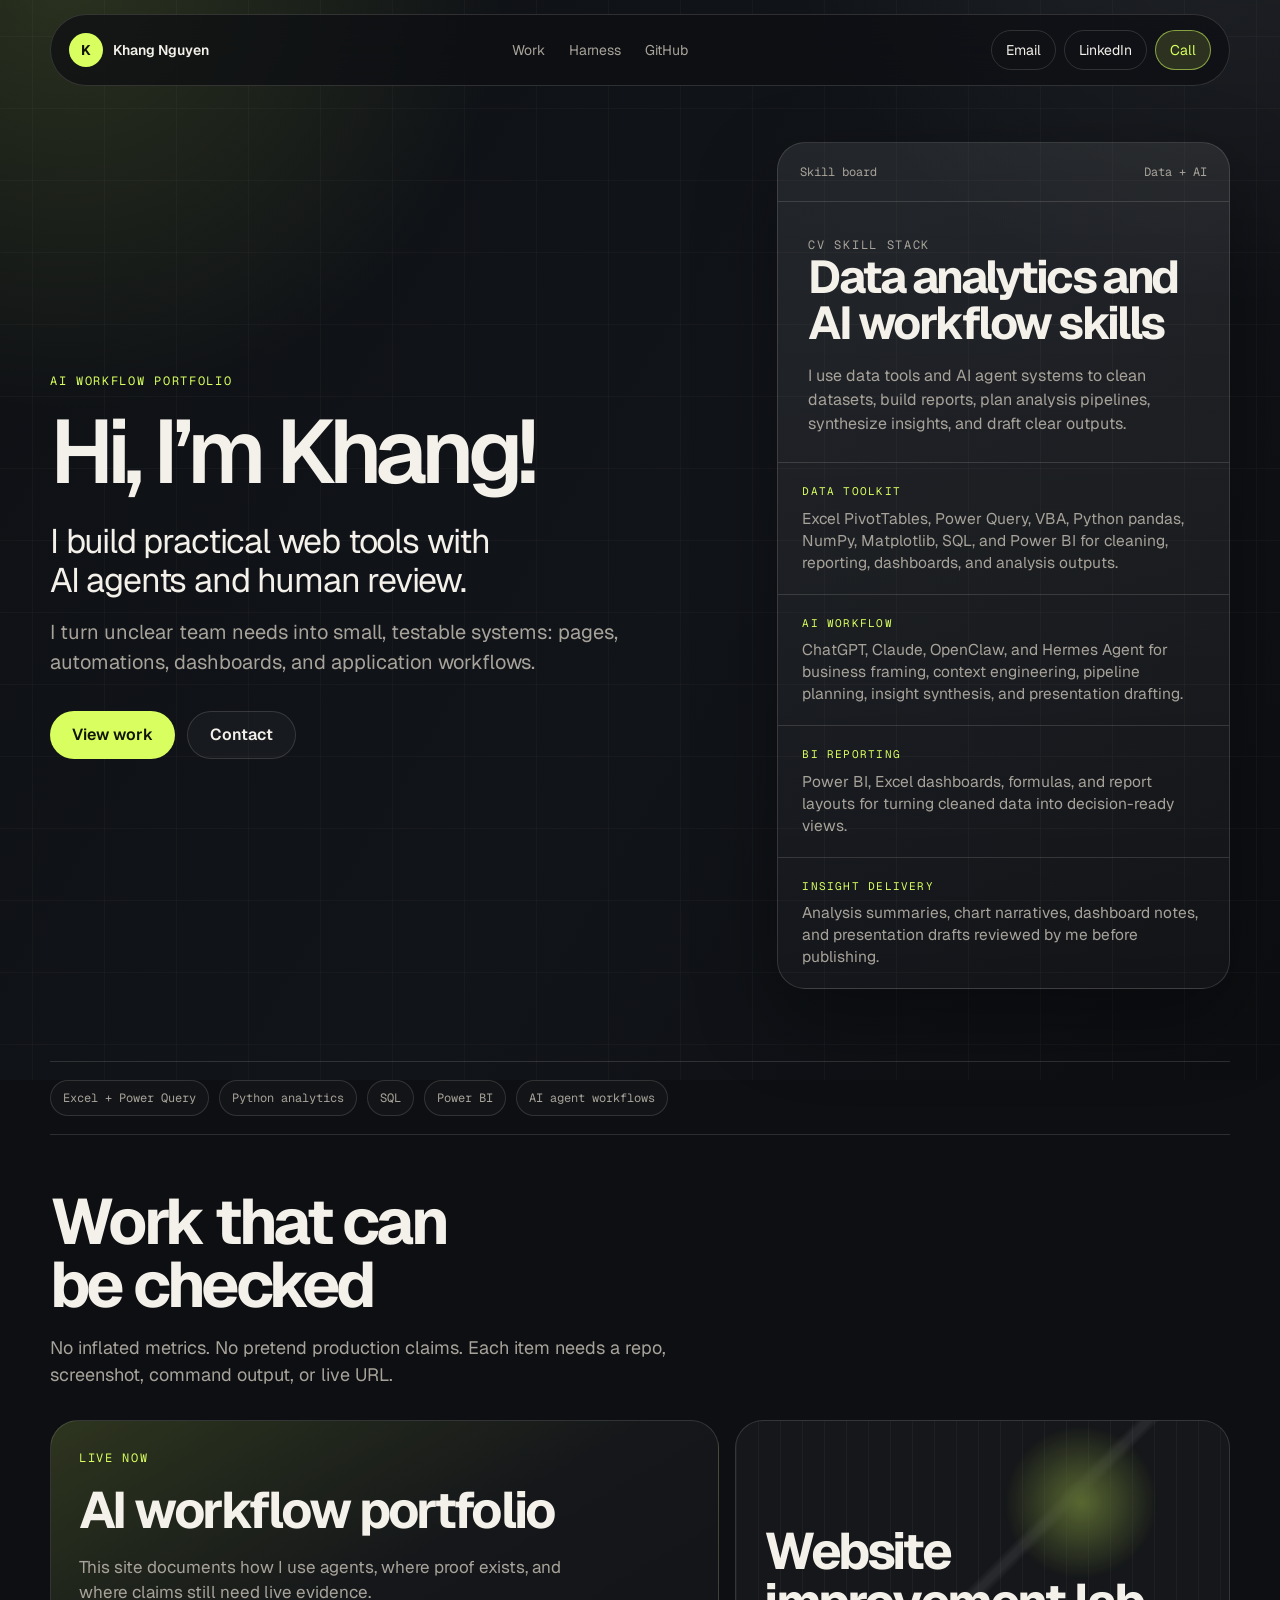
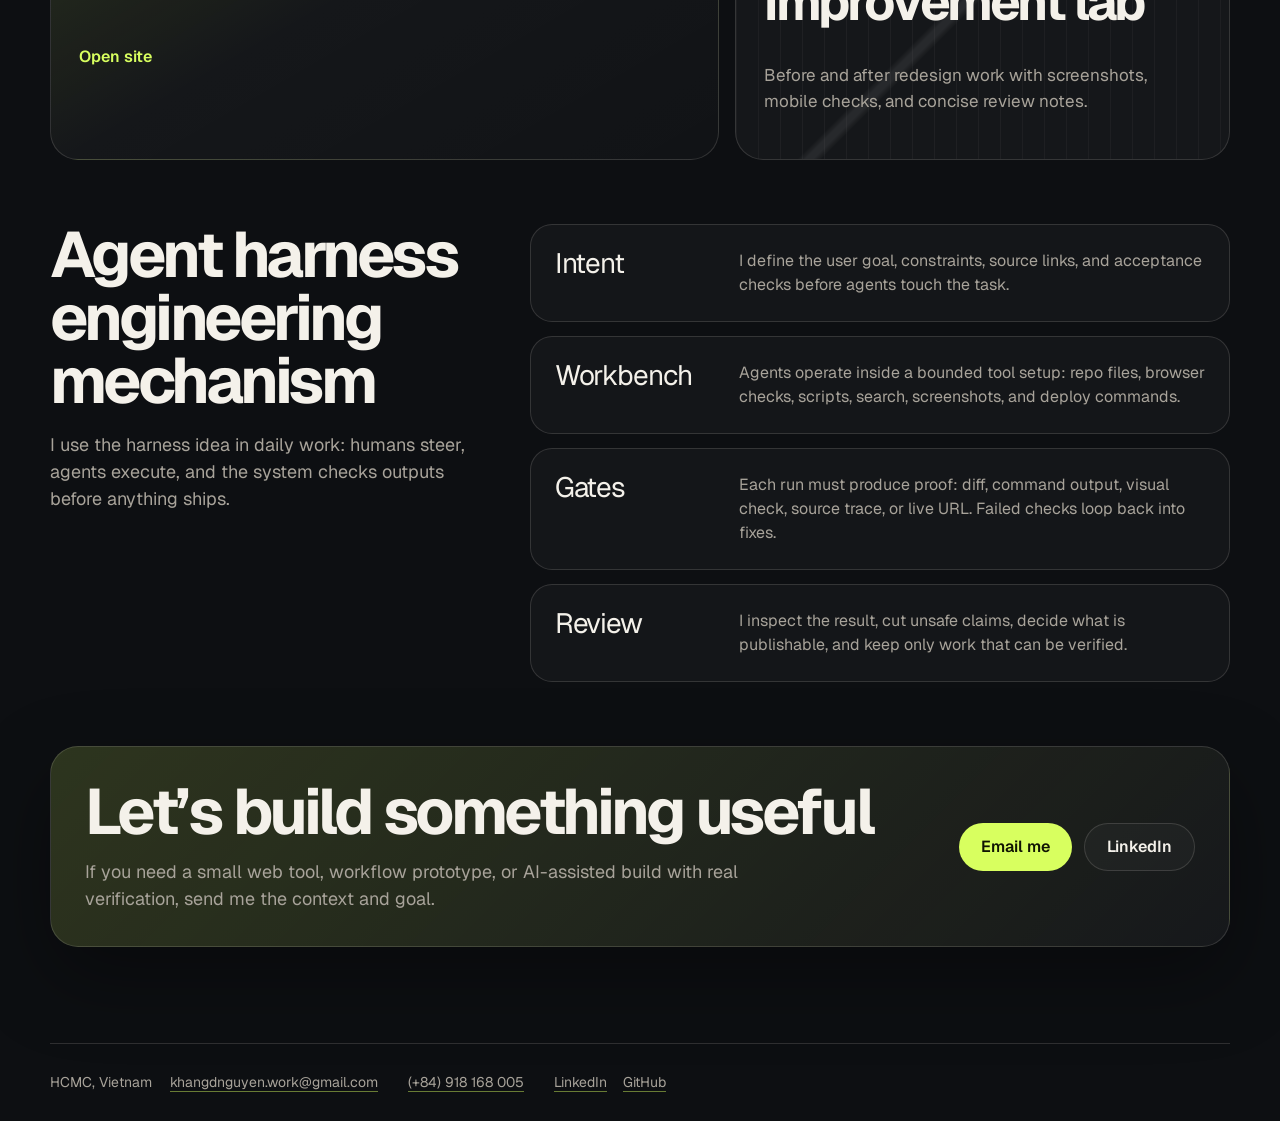
==== commit 4ad718d5: "Focus skills on AI and data analytics" ====
--- a/src/index.html
+++ b/src/index.html
@@ -51,8 +51,8 @@
         </div>
         <div class="panel-feature">
           <p class="panel-label">CV skill stack</p>
-          <h2>Data analysis, automation, and AI workflow skills</h2>
-          <p>I combine analyst tools, operations knowledge, and AI agents to turn raw context into checked business outputs.</p>
+          <h2>Data analytics and AI workflow skills</h2>
+          <p>I use data tools and AI agent systems to clean datasets, build reports, plan analysis pipelines, synthesize insights, and draft clear outputs.</p>
         </div>
         <div class="skill-board">
           <article>
@@ -64,23 +64,23 @@
             <p>ChatGPT, Claude, OpenClaw, and Hermes Agent for business framing, context engineering, pipeline planning, insight synthesis, and presentation drafting.</p>
           </article>
           <article>
-            <span>Operations analytics</span>
-            <p>OEE monitoring, Kaizen, Lean Six Sigma, PMTS, MODAPTS, and MTM-1 for work measurement, manpower validation, and process improvement.</p>
+            <span>BI reporting</span>
+            <p>Power BI, Excel dashboards, formulas, and report layouts for turning cleaned data into decision-ready views.</p>
           </article>
           <article>
-            <span>Communication</span>
-            <p>IELTS 7.5 English, cross-functional reporting, stakeholder communication, and clear documentation of assumptions, checks, and decisions.</p>
+            <span>Insight delivery</span>
+            <p>Analysis summaries, chart narratives, dashboard notes, and presentation drafts reviewed by me before publishing.</p>
           </article>
         </div>
       </aside>
     </section>
 
-    <section class="capability-strip" aria-label="Capabilities">
-      <span>prompting</span>
-      <span>agent workflows</span>
-      <span>web UI</span>
-      <span>automation maps</span>
-      <span>verification</span>
+    <section class="capability-strip" aria-label="AI and data analytics skills">
+      <span>Excel + Power Query</span>
+      <span>Python analytics</span>
+      <span>SQL</span>
+      <span>Power BI</span>
+      <span>AI agent workflows</span>
     </section>
 
     <section id="work" class="work" aria-labelledby="work-title">
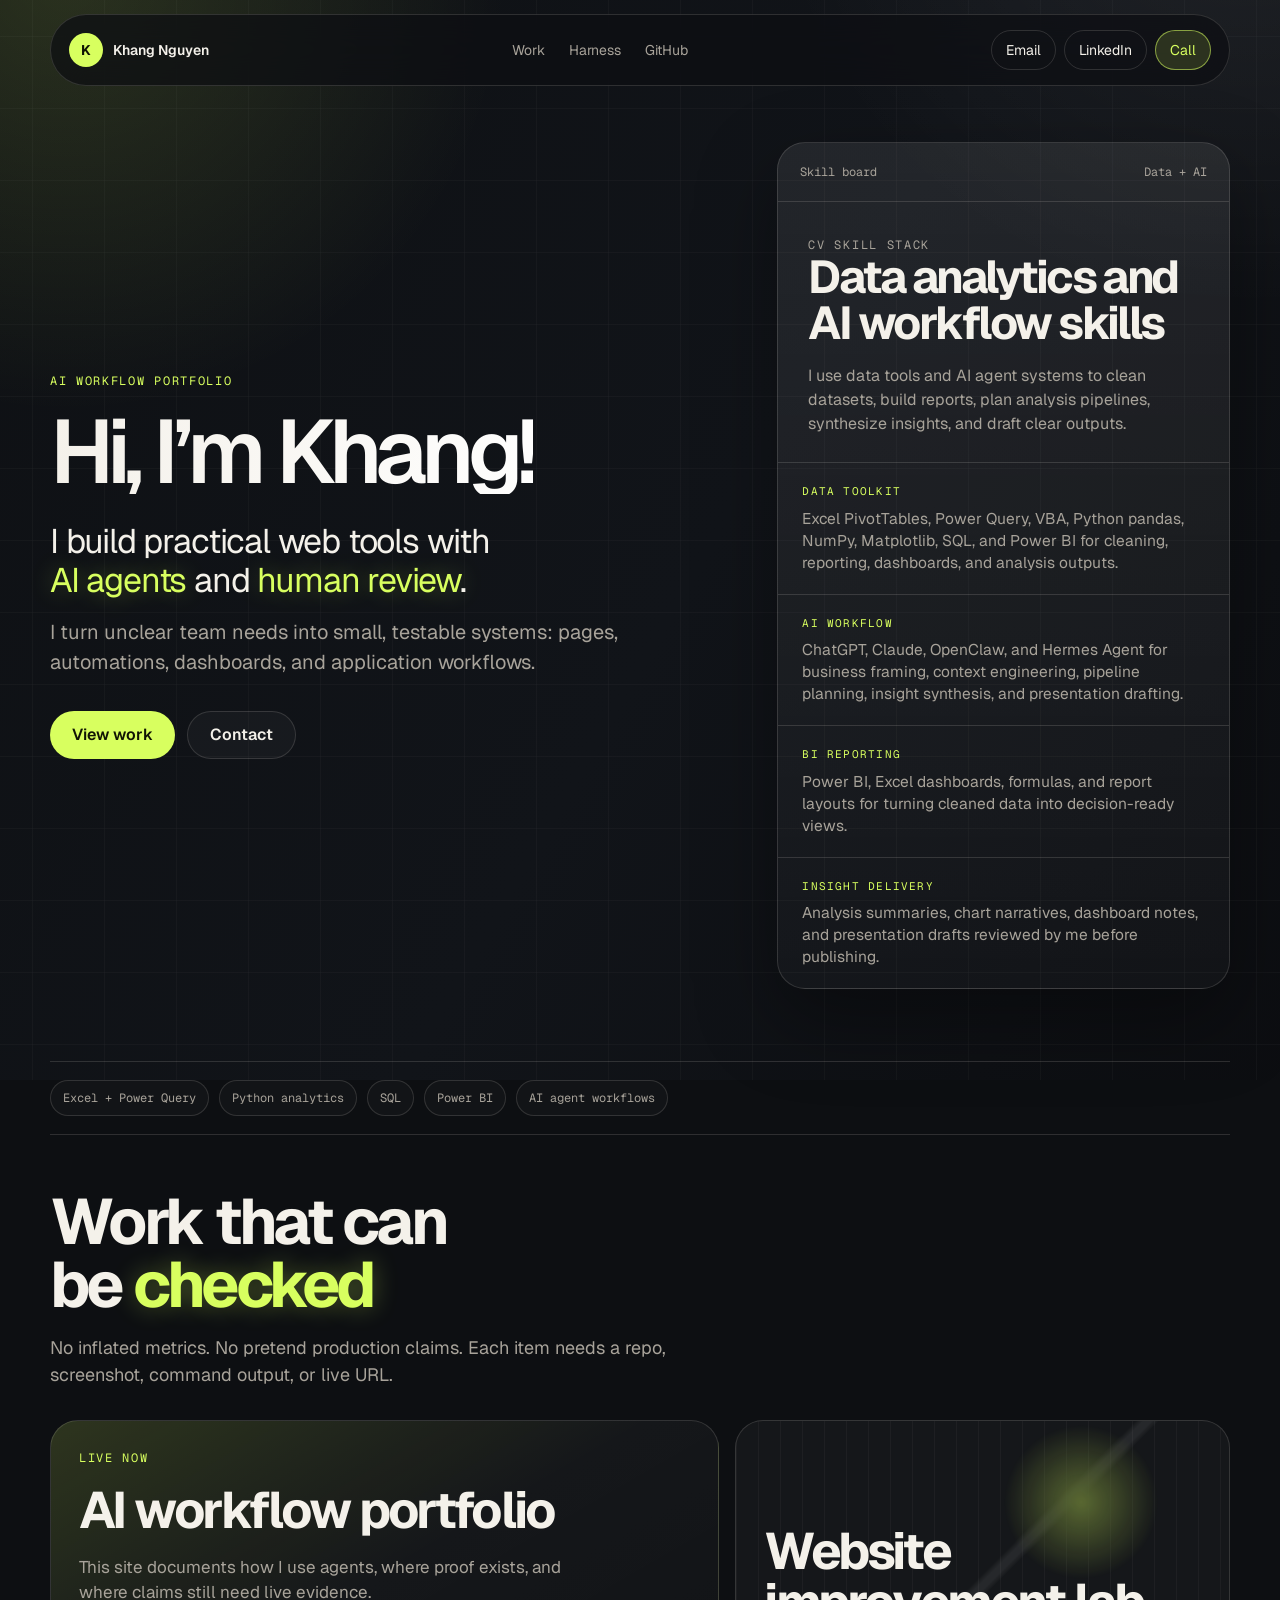
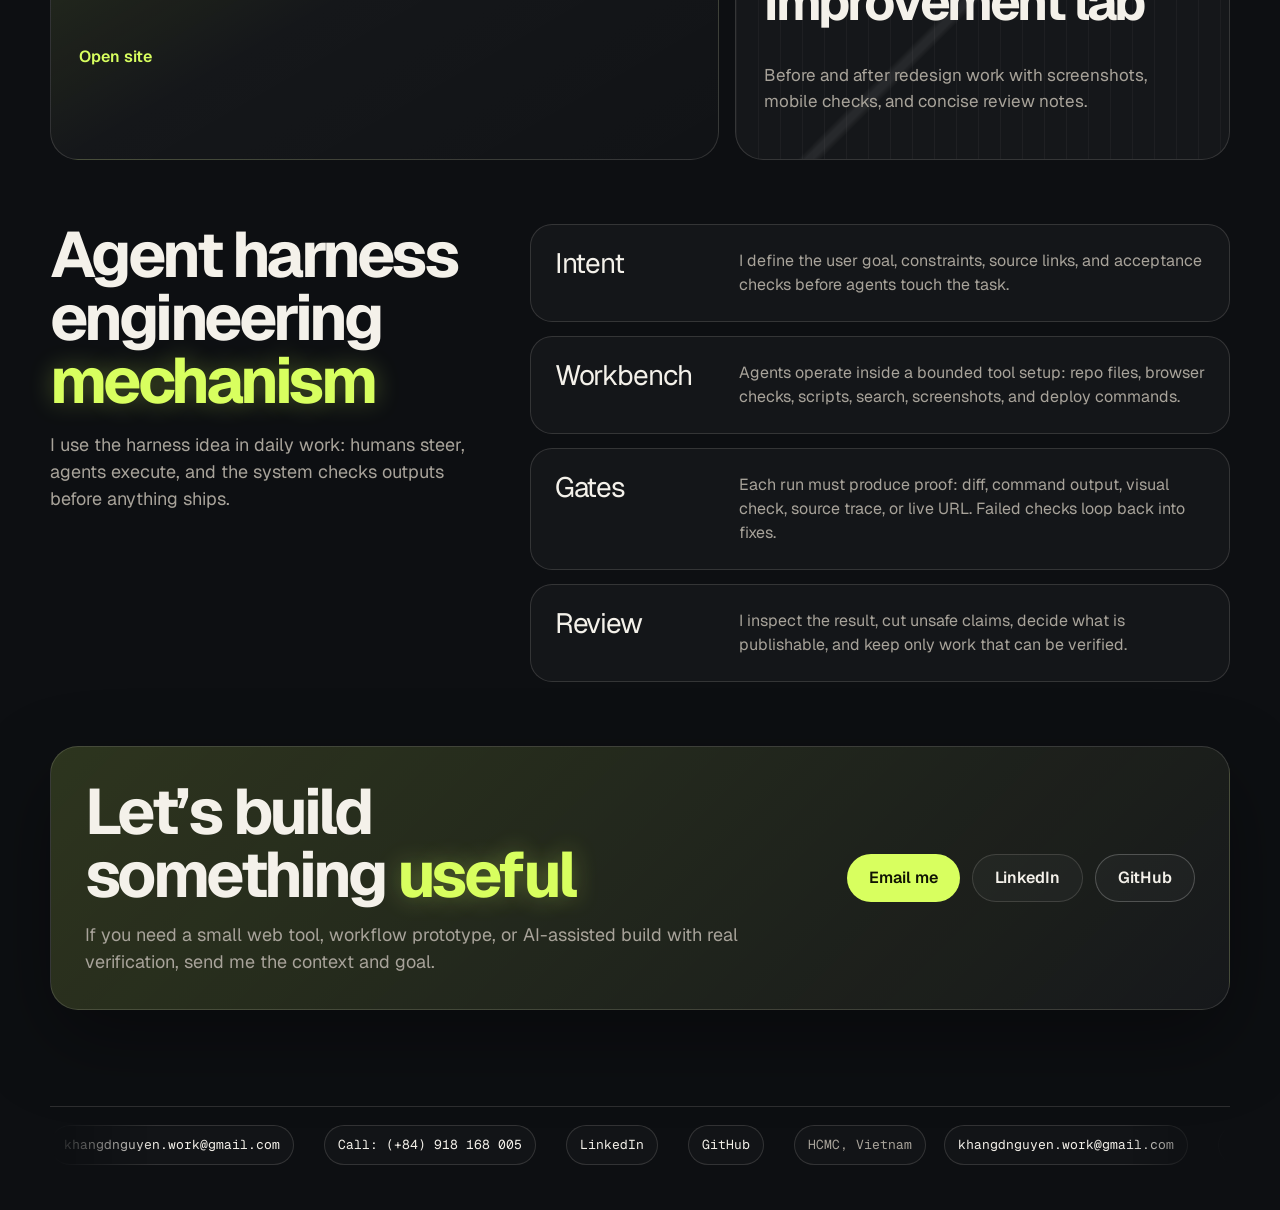
==== commit 75a316c0: "Add portfolio motion effects and footer marquee" ====
--- a/src/index.html
+++ b/src/index.html
@@ -35,8 +35,8 @@
     <section class="hero" aria-labelledby="hero-title">
       <div class="hero-copy">
         <p class="kicker">AI workflow portfolio</p>
-        <h1 id="hero-title">Hi, I’m Khang!</h1>
-        <p class="lead">I build practical web tools with AI agents and human review.</p>
+        <h1 id="hero-title"><span class="word-pop">Hi, I’m Khang!</span></h1>
+        <p class="lead">I build practical web tools with <span class="text-glow">AI agents</span> and <span class="text-glow">human review</span>.</p>
         <p class="supporting-lead">I turn unclear team needs into small, testable systems: pages, automations, dashboards, and application workflows.</p>
         <div class="hero-actions" aria-label="Primary actions">
           <a class="button primary" href="#work">View work</a>
@@ -75,7 +75,7 @@
       </aside>
     </section>
 
-    <section class="capability-strip" aria-label="AI and data analytics skills">
+    <section class="capability-strip reveal-section" aria-label="AI and data analytics skills">
       <span>Excel + Power Query</span>
       <span>Python analytics</span>
       <span>SQL</span>
@@ -83,9 +83,9 @@
       <span>AI agent workflows</span>
     </section>
 
-    <section id="work" class="work" aria-labelledby="work-title">
+    <section id="work" class="work reveal-section" aria-labelledby="work-title">
       <div class="section-heading">
-        <h2 id="work-title">Work that can be checked</h2>
+        <h2 id="work-title" aria-label="Work that can be checked">Work that can be <span class="text-glow">checked</span></h2>
         <p>No inflated metrics. No pretend production claims. Each item needs a repo, screenshot, command output, or live URL.</p>
       </div>
       <div class="work-grid">
@@ -103,9 +103,9 @@
       </div>
     </section>
 
-    <section id="process" class="process" aria-labelledby="process-title">
+    <section id="process" class="process reveal-section" aria-labelledby="process-title">
       <div class="process-copy">
-        <h2 id="process-title">Agent harness engineering mechanism</h2>
+        <h2 id="process-title">Agent harness engineering <span class="text-glow">mechanism</span></h2>
         <p>I use the harness idea in daily work: humans steer, agents execute, and the system checks outputs before anything ships.</p>
       </div>
       <ol class="process-list">
@@ -128,28 +128,39 @@
       </ol>
     </section>
 
-    <section class="cta-section" aria-labelledby="cta-title">
+    <section class="cta-section reveal-section" aria-labelledby="cta-title">
       <div>
-        <h2 id="cta-title">Let’s build something useful</h2>
+        <h2 id="cta-title" aria-label="Let’s build something useful">Let’s build something <span class="text-glow">useful</span></h2>
         <p>If you need a small web tool, workflow prototype, or AI-assisted build with real verification, send me the context and goal.</p>
       </div>
       <div class="cta-actions">
         <a class="button primary" href="mailto:khangdnguyen.work@gmail.com">Email me</a>
         <a class="button ghost" href="https://www.linkedin.com/in/khangnguyenduy3110/">LinkedIn</a>
+        <a class="button ghost github" href="https://github.com/im-khang">GitHub</a>
       </div>
     </section>
 
   </main>
 
-  <footer class="footer">
-    <p>HCMC, Vietnam</p>
-    <p><a href="mailto:khangdnguyen.work@gmail.com">khangdnguyen.work@gmail.com</a></p>
-    <p><a href="tel:+84918168005">(+84) 918 168 005</a></p>
-    <p><a href="https://www.linkedin.com/in/khangnguyenduy3110/">LinkedIn</a> <a href="https://github.com/im-khang">GitHub</a></p>
+  <footer class="footer" aria-label="Contact marquee">
+    <div class="footer-marquee">
+      <div class="footer-track">
+        <a href="mailto:khangdnguyen.work@gmail.com">khangdnguyen.work@gmail.com</a>
+        <a href="tel:+849****8005">Call: (+84) 918 168 005</a>
+        <a href="https://www.linkedin.com/in/khangnguyenduy3110/">LinkedIn</a>
+        <a href="https://github.com/im-khang">GitHub</a>
+        <span>HCMC, Vietnam</span>
+        <a href="mailto:khangdnguyen.work@gmail.com">khangdnguyen.work@gmail.com</a>
+        <a href="tel:+849****8005">Call: (+84) 918 168 005</a>
+        <a href="https://www.linkedin.com/in/khangnguyenduy3110/">LinkedIn</a>
+        <a href="https://github.com/im-khang">GitHub</a>
+        <span>HCMC, Vietnam</span>
+      </div>
+    </div>
   </footer>
 
   <script>
-    const revealItems = document.querySelectorAll('.work-card, .process-list li, .proof-rows article');
+    const revealItems = document.querySelectorAll('.reveal-section, .work-card, .process-list li, .proof-rows article, .skill-board article, .capability-strip span');
     const observer = new IntersectionObserver((entries) => {
       for (const entry of entries) {
         if (entry.isIntersecting) entry.target.classList.add('in-view');
--- a/src/styles.css
+++ b/src/styles.css
@@ -73,3 +73,34 @@
   .nav-contact{width:100%!important;grid-template-columns:repeat(3,minmax(0,1fr))!important}
   .nav-cta{width:100%!important;min-width:0!important;overflow:hidden;text-overflow:clip}
 }
+
+
+/* motion + wording effects */
+.word-pop{display:inline-block;background:linear-gradient(90deg,var(--text),#ffffff,var(--accent));background-size:220% auto;-webkit-background-clip:text;background-clip:text;color:transparent;animation:shineText 7s ease-in-out infinite}
+.text-glow{color:var(--accent);text-shadow:0 0 24px rgba(216,255,95,.32)}
+.hero-copy,.hero-panel,.capability-strip,.section-heading,.cta-section{animation:riseIn .85s ease both}
+.hero-panel{animation-delay:.12s}.capability-strip{animation-delay:.18s}.section-heading{animation-delay:.12s}.cta-section{animation-delay:.16s}
+.reveal-section{opacity:1;transform:none;animation:riseIn .85s ease both}
+.reveal-section.in-view{opacity:1;transform:none}
+.capability-strip span{position:relative;overflow:hidden;transition:transform .25s ease,border-color .25s ease,color .25s ease;background .25s ease}
+.capability-strip span:before,.work-card:before,.process-list li:before,.skill-board article:before{content:"";position:absolute;inset:0;transform:translateX(-120%);background:linear-gradient(90deg,transparent,rgba(216,255,95,.16),transparent);transition:transform .7s ease;pointer-events:none}
+.capability-strip span:hover,.work-card:hover,.process-list li:hover,.skill-board article:hover{transform:translateY(-3px);border-color:rgba(216,255,95,.55)}
+.capability-strip span:hover:before,.work-card:hover:before,.process-list li:hover:before,.skill-board article:hover:before{transform:translateX(120%)}
+.skill-board article,.process-list li,.work-card{position:relative;overflow:hidden}
+.skill-board article{transition:background .25s ease,transform .25s ease,border-color .25s ease}
+.skill-board article:hover{background:rgba(216,255,95,.045)}
+.button.github{border-color:rgba(255,255,255,.22)}
+.button.github:hover{border-color:rgba(216,255,95,.55);background:rgba(216,255,95,.08)}
+.footer{display:block;overflow:hidden;padding:0;border-top:1px solid var(--line)}
+.footer-marquee{width:100%;overflow:hidden;padding:18px 0;mask-image:linear-gradient(90deg,transparent,#000 9%,#000 91%,transparent)}
+.footer-track{display:flex;width:max-content;gap:18px;align-items:center;animation:marqueeLeft 28s linear infinite;will-change:transform}
+.footer-track:hover{animation-play-state:paused}
+.footer-track a,.footer-track span{font-family:"Geist Mono",monospace;font-size:13px;color:var(--muted);white-space:nowrap;border:1px solid var(--line);border-radius:999px;padding:9px 13px;background:rgba(255,255,255,.025)}
+.footer-track a{color:var(--text);text-decoration:none;text-decoration-color:transparent}
+.footer-track a:hover{color:var(--accent);border-color:rgba(216,255,95,.55);background:rgba(216,255,95,.08)}
+@keyframes riseIn{from{opacity:0;transform:translateY(18px)}to{opacity:1;transform:none}}
+@keyframes shineText{0%,100%{background-position:0% center}50%{background-position:100% center}}
+@keyframes marqueeLeft{from{transform:translateX(0)}to{transform:translateX(-50%)}}
+@media (prefers-reduced-motion:reduce){.word-pop,.hero-copy,.hero-panel,.capability-strip,.section-heading,.cta-section,.footer-track{animation:none!important}.reveal-section{opacity:1;transform:none}.capability-strip span:before,.work-card:before,.process-list li:before,.skill-board article:before{display:none}}
+
+.work-card,.process-list li,.proof-rows article{opacity:1!important;transform:none}
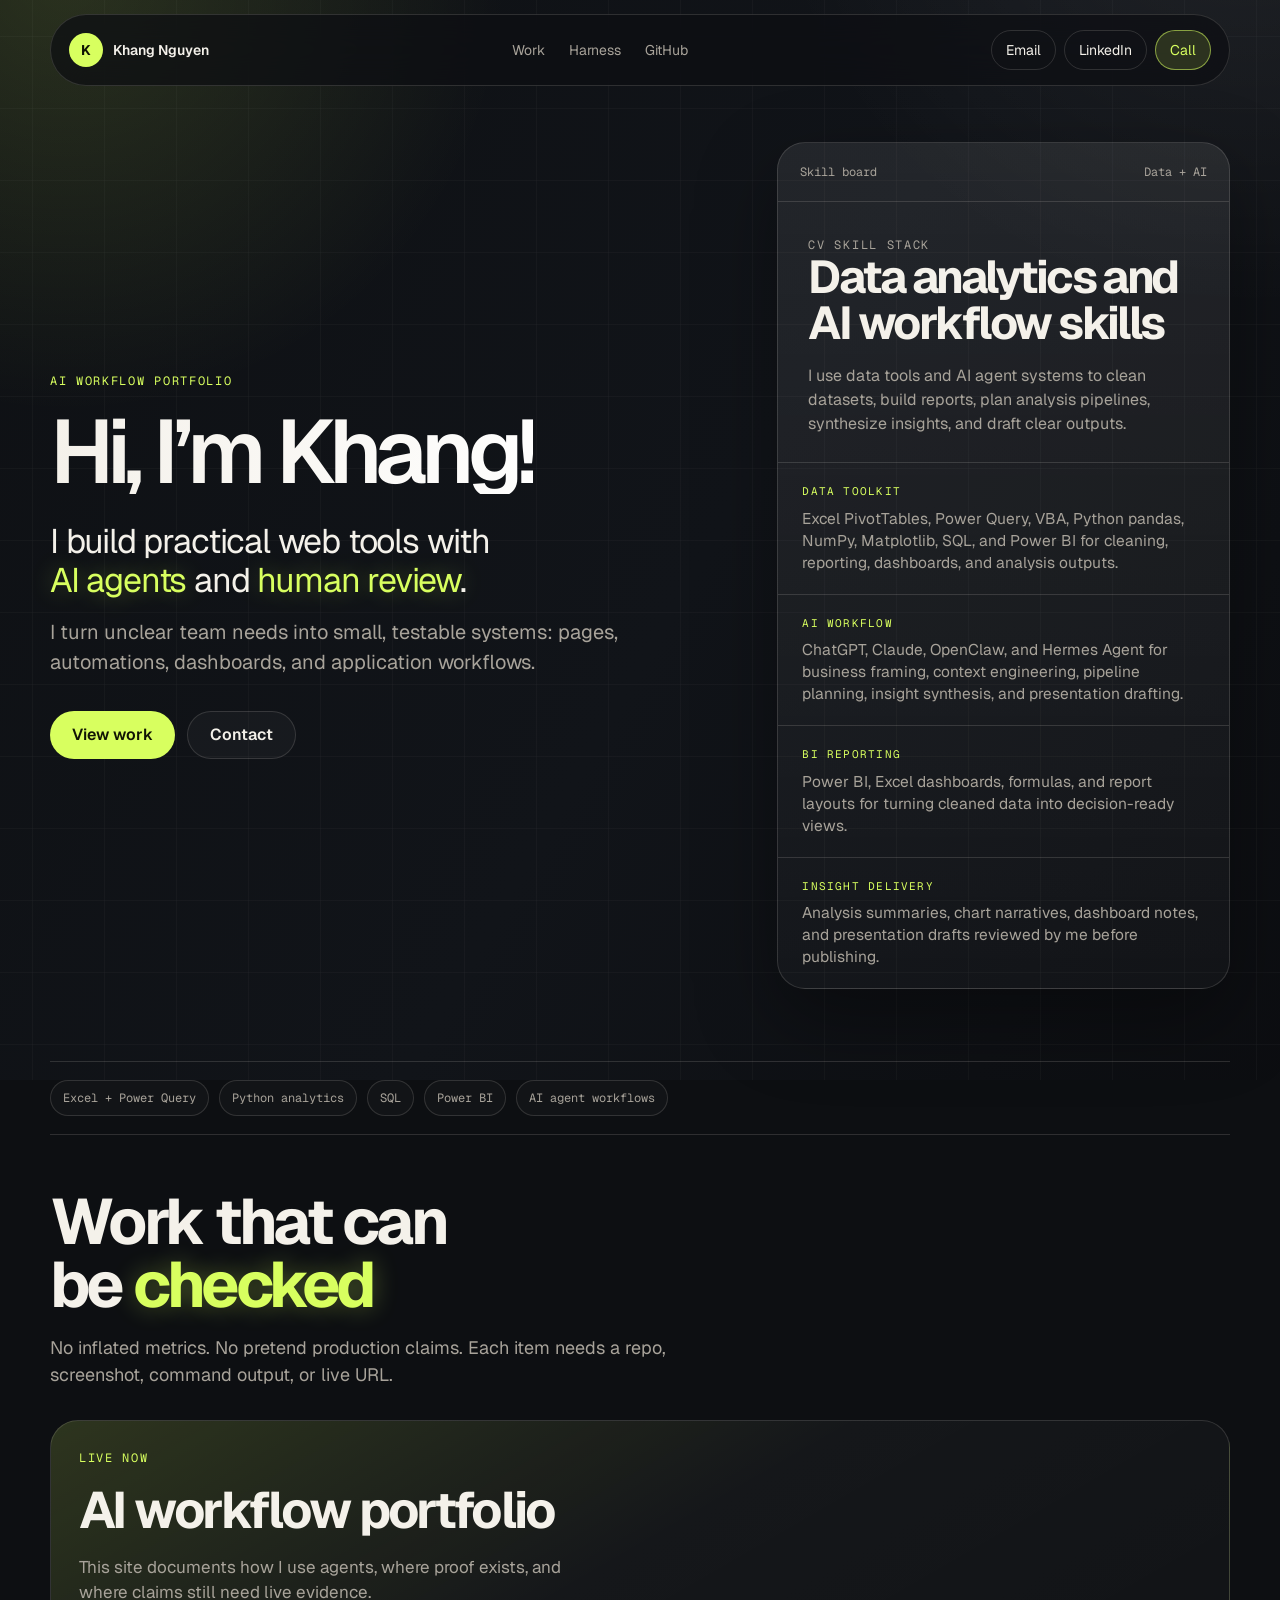
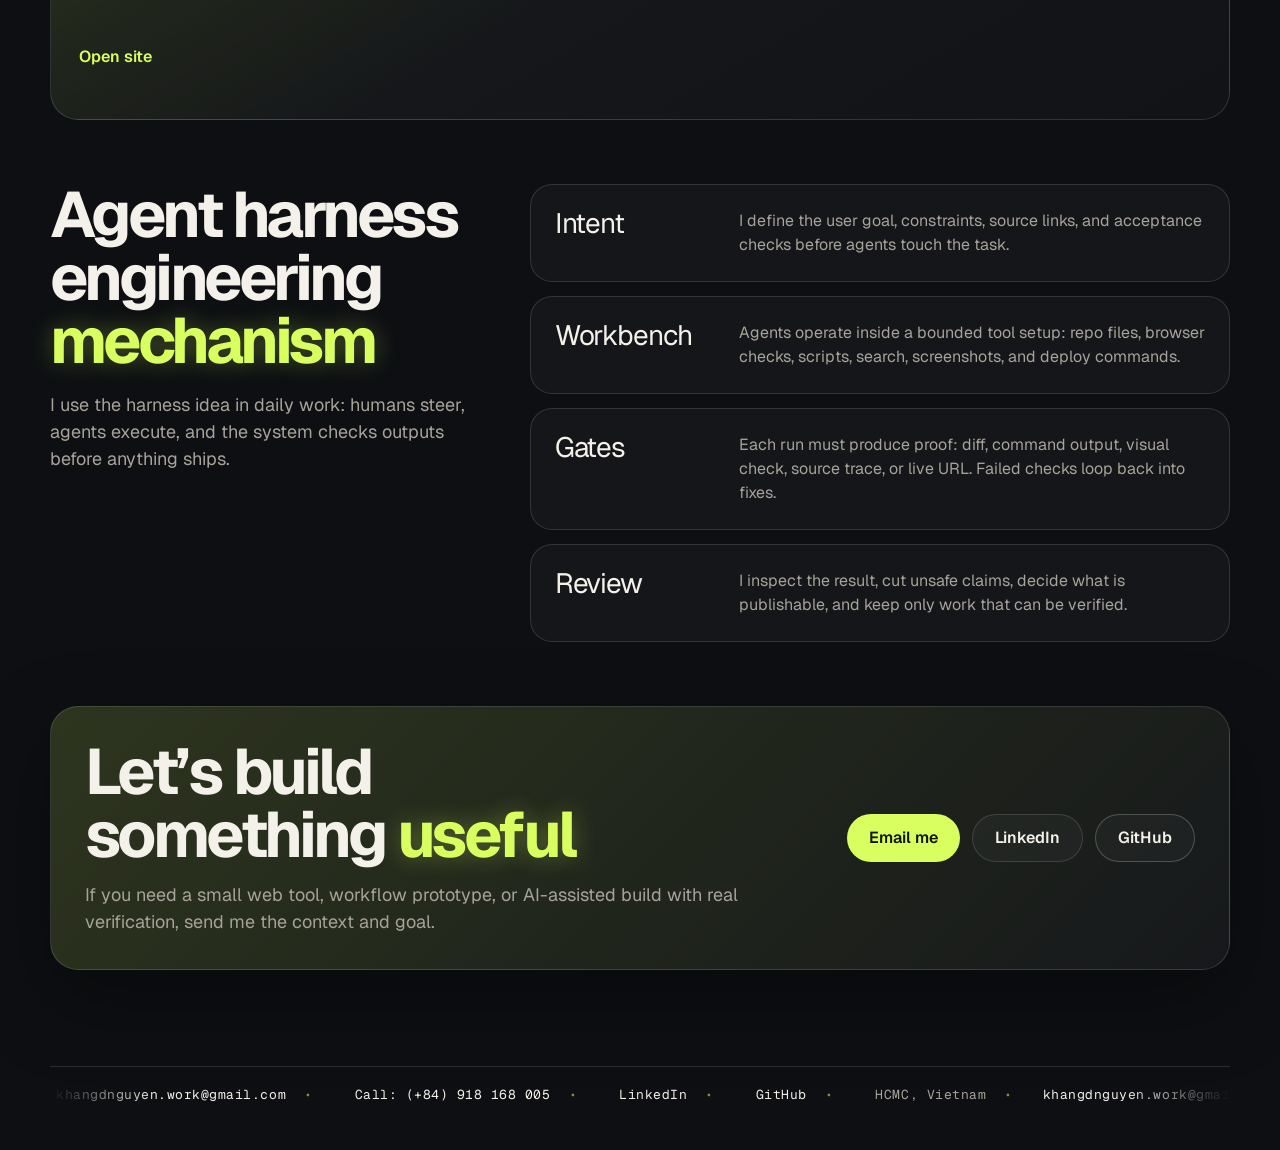
==== commit c82097c6: "Remove lab card and enhance hover effects" ====
--- a/src/index.html
+++ b/src/index.html
@@ -95,11 +95,7 @@
           <p>This site documents how I use agents, where proof exists, and where claims still need live evidence.</p>
           <a href="https://im-khang.com">Open site</a>
         </article>
-        <article class="work-card image-card">
-          <div class="texture" aria-hidden="true"></div>
-          <h3>Website improvement lab</h3>
-          <p>Before and after redesign work with screenshots, mobile checks, and concise review notes.</p>
-        </article>
+
       </div>
     </section>
 
@@ -167,6 +163,15 @@
       }
     }, { threshold: 0.18 });
     revealItems.forEach((item) => observer.observe(item));
+
+    const hoverTargets = document.querySelectorAll('.work-card, .process-list li, .skill-board article, .cta-section, .button, .nav-cta');
+    hoverTargets.forEach((target) => {
+      target.addEventListener('pointermove', (event) => {
+        const rect = target.getBoundingClientRect();
+        target.style.setProperty('--mx', `${event.clientX - rect.left}px`);
+        target.style.setProperty('--my', `${event.clientY - rect.top}px`);
+      });
+    });
   </script>
 </body>
 </html>
--- a/src/styles.css
+++ b/src/styles.css
@@ -94,13 +94,31 @@
 .footer{display:block;overflow:hidden;padding:0;border-top:1px solid var(--line)}
 .footer-marquee{width:100%;overflow:hidden;padding:18px 0;mask-image:linear-gradient(90deg,transparent,#000 9%,#000 91%,transparent)}
 .footer-track{display:flex;width:max-content;gap:18px;align-items:center;animation:marqueeLeft 28s linear infinite;will-change:transform}
-.footer-track:hover{animation-play-state:paused}
-.footer-track a,.footer-track span{font-family:"Geist Mono",monospace;font-size:13px;color:var(--muted);white-space:nowrap;border:1px solid var(--line);border-radius:999px;padding:9px 13px;background:rgba(255,255,255,.025)}
-.footer-track a{color:var(--text);text-decoration:none;text-decoration-color:transparent}
-.footer-track a:hover{color:var(--accent);border-color:rgba(216,255,95,.55);background:rgba(216,255,95,.08)}
+.footer-track a,.footer-track span{font-family:"Geist Mono",monospace;font-size:13px;color:var(--muted);white-space:nowrap;padding:0 6px;background:transparent;border:0;border-radius:0;letter-spacing:.04em}
+.footer-track a{color:var(--text);text-decoration:none;text-decoration-color:transparent;animation:blinkInvite 1.55s ease-in-out infinite}
+.footer-track a:nth-child(2n){animation-delay:.28s}.footer-track a:nth-child(3n){animation-delay:.55s}
+.footer-track a:hover,.footer-track a:focus-visible{color:var(--accent);text-shadow:0 0 22px rgba(216,255,95,.5);outline:none}
+.footer-track a:after,.footer-track span:after{content:"•";color:rgba(216,255,95,.55);margin-left:18px}
 @keyframes riseIn{from{opacity:0;transform:translateY(18px)}to{opacity:1;transform:none}}
 @keyframes shineText{0%,100%{background-position:0% center}50%{background-position:100% center}}
 @keyframes marqueeLeft{from{transform:translateX(0)}to{transform:translateX(-50%)}}
+@keyframes blinkInvite{0%,100%{opacity:.72;text-shadow:none}45%{opacity:1;color:var(--accent);text-shadow:0 0 18px rgba(216,255,95,.45)}70%{opacity:.9}}
 @media (prefers-reduced-motion:reduce){.word-pop,.hero-copy,.hero-panel,.capability-strip,.section-heading,.cta-section,.footer-track{animation:none!important}.reveal-section{opacity:1;transform:none}.capability-strip span:before,.work-card:before,.process-list li:before,.skill-board article:before{display:none}}
 
 .work-card,.process-list li,.proof-rows article{opacity:1!important;transform:none}
+
+
+/* richer mouse hover effects */
+.work-grid{grid-template-columns:minmax(0,1fr)}
+.work-card{min-height:300px}
+.work-card:after,.process-list li:after,.skill-board article:after,.cta-section:after,.button:after,.nav-cta:after{content:"";position:absolute;inset:0;pointer-events:none;opacity:0;transition:opacity .25s ease;background:radial-gradient(180px circle at var(--mx,50%) var(--my,50%),rgba(216,255,95,.18),transparent 58%)}
+.work-card:hover:after,.process-list li:hover:after,.skill-board article:hover:after,.cta-section:hover:after,.button:hover:after,.nav-cta:hover:after{opacity:1}
+.work-card:hover{box-shadow:0 28px 90px rgba(216,255,95,.09),0 30px 80px rgba(0,0,0,.36);filter:saturate(1.08)}
+.process-list li:hover,.skill-board article:hover{box-shadow:0 18px 60px rgba(216,255,95,.08)}
+.button,.nav-cta,.cta-section{position:relative;overflow:hidden}
+.button:hover,.nav-cta:hover{letter-spacing:.02em;box-shadow:0 0 0 1px rgba(216,255,95,.18),0 12px 36px rgba(216,255,95,.08)}
+.button.primary:hover{box-shadow:0 0 0 1px rgba(216,255,95,.45),0 16px 48px rgba(216,255,95,.18)}
+.section-heading h2 .text-glow,.process h2 .text-glow,.cta-section h2 .text-glow{display:inline-block;transition:transform .25s ease,text-shadow .25s ease}
+.section-heading:hover h2 .text-glow,.process:hover h2 .text-glow,.cta-section:hover h2 .text-glow{transform:translateY(-2px) skewX(-4deg);text-shadow:0 0 32px rgba(216,255,95,.62)}
+.capability-strip span:hover{color:var(--accent);box-shadow:0 10px 36px rgba(216,255,95,.08)}
+@media (max-width:900px){.work-card{min-height:240px}}
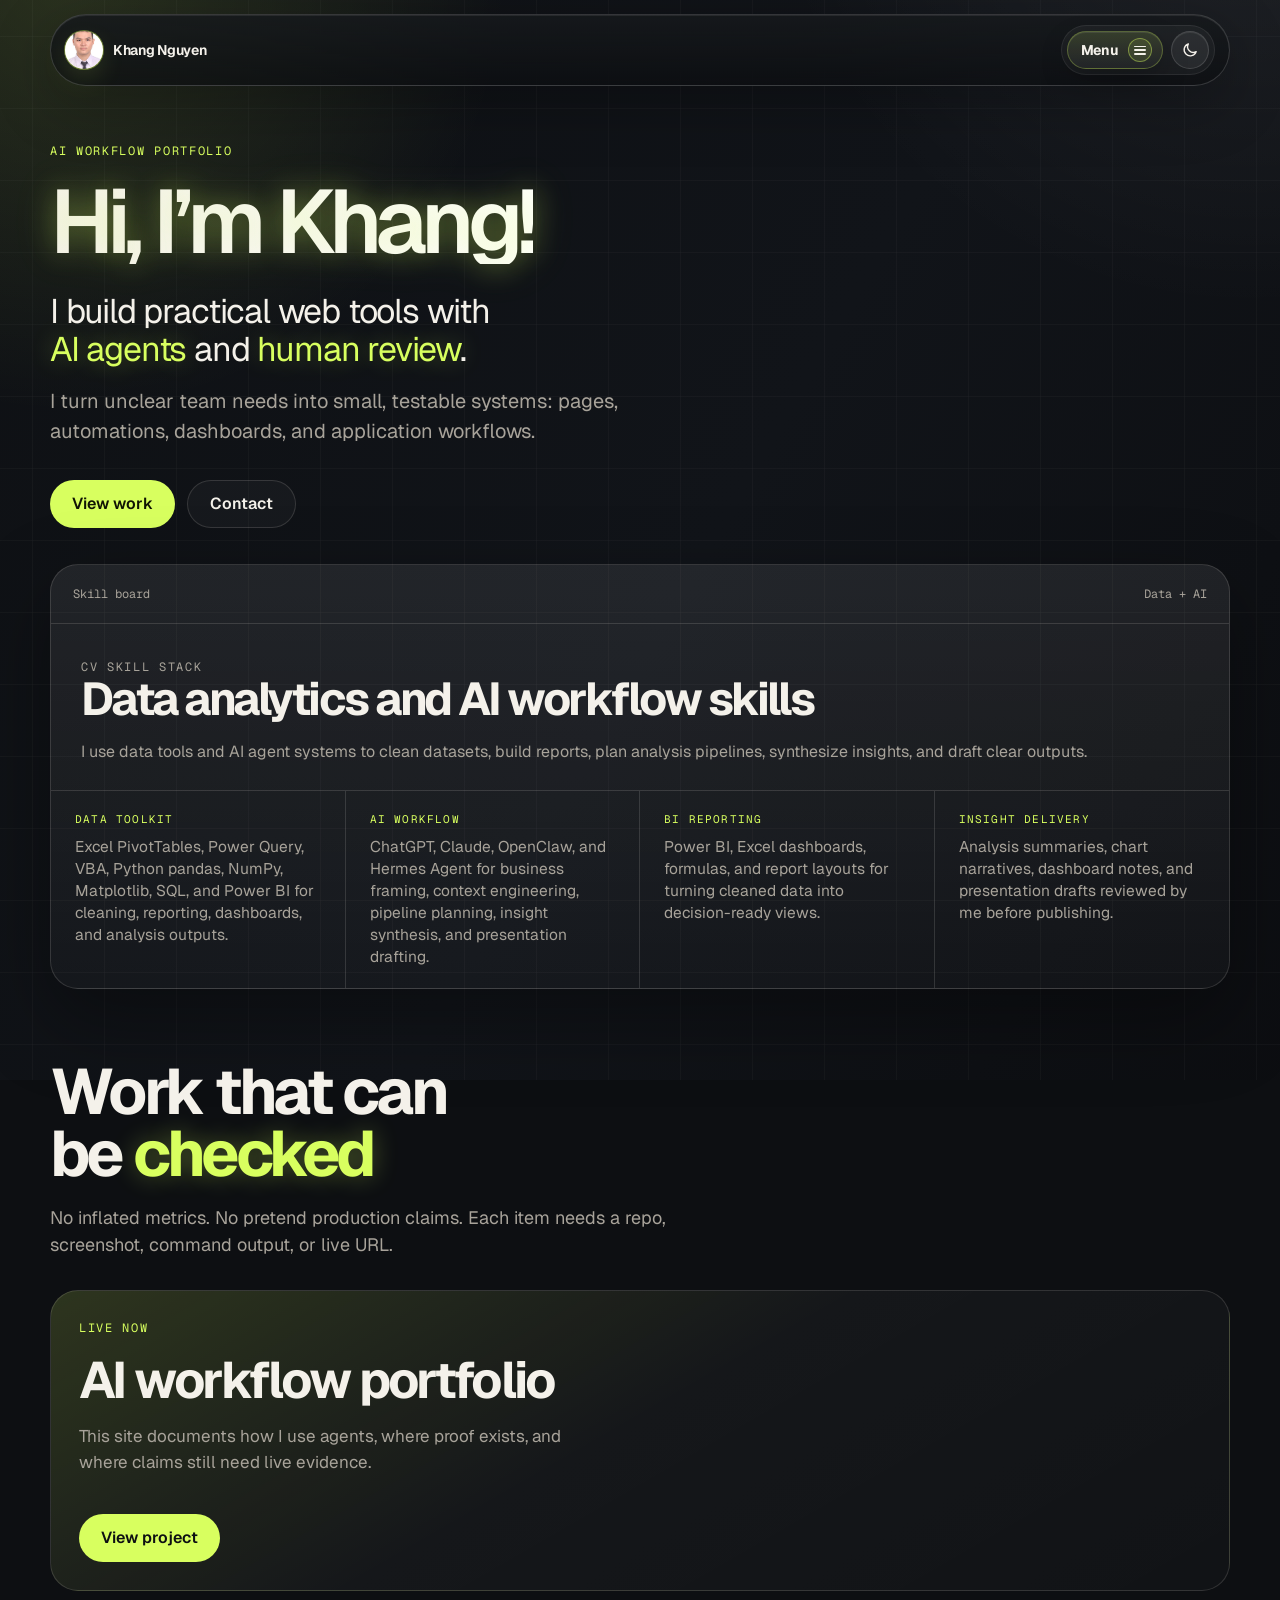
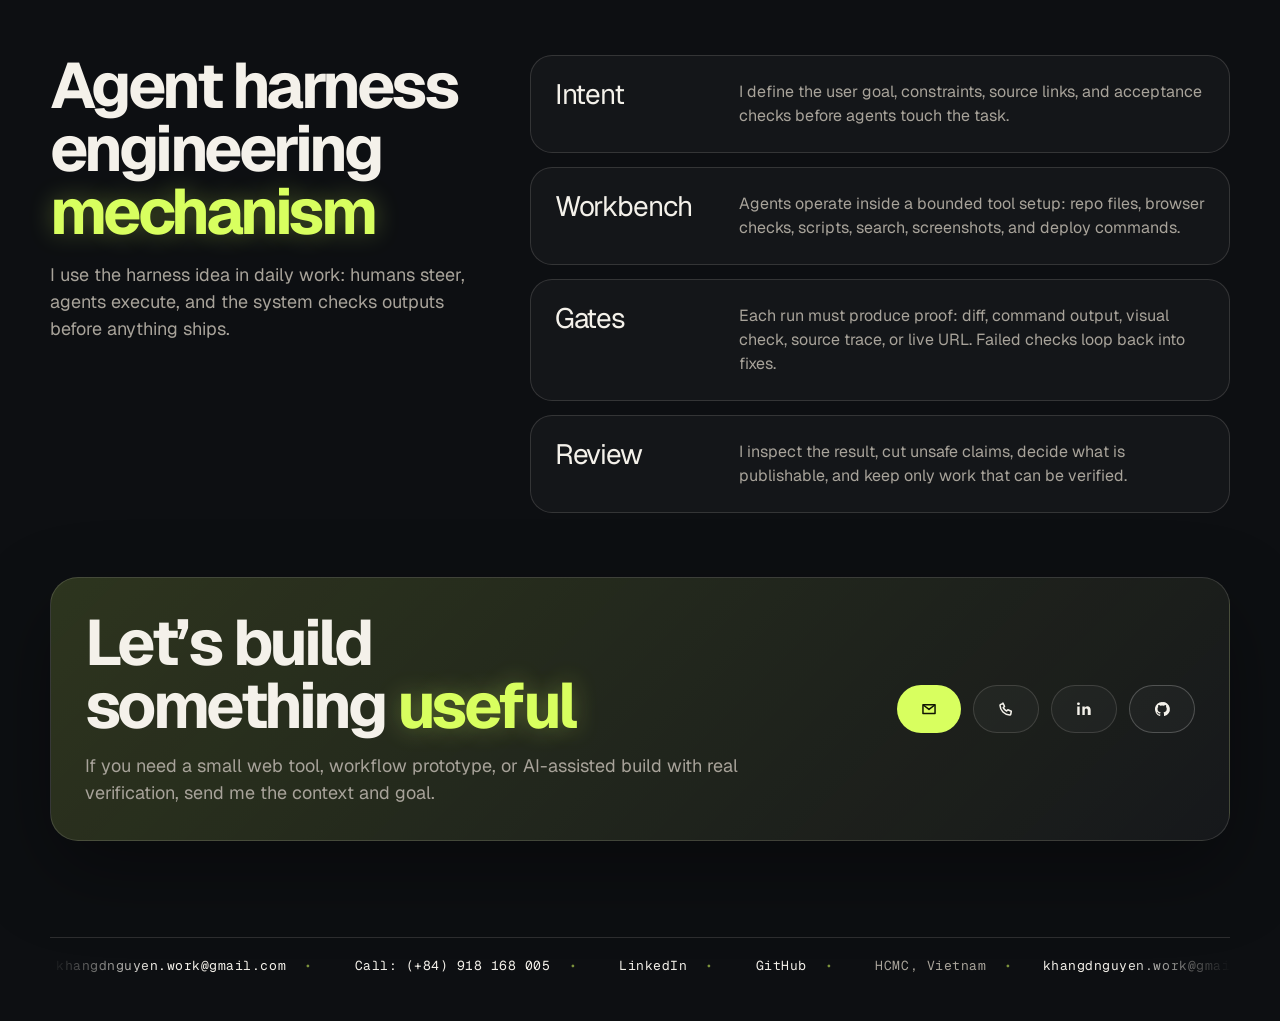
==== commit 3d5e10f6: "Sync Open Design portfolio update" ====
--- a/src/index.html
+++ b/src/index.html
@@ -1,34 +1,51 @@
 <!doctype html>
-<html lang="en">
-<head>
-  <meta charset="utf-8" />
-  <meta name="viewport" content="width=device-width, initial-scale=1" />
+<html lang="en"><head>
+  <meta charset="utf-8">
+  <meta name="viewport" content="width=device-width, initial-scale=1">
   <title>Khang Nguyen - AI workflow portfolio</title>
-  <meta name="description" content="Khang Nguyen builds small web tools and AI-assisted workflows with clear verification evidence." />
-  <meta property="og:title" content="Khang Nguyen - AI workflow portfolio" />
-  <meta property="og:description" content="AI workflow builder focused on practical web tools, agent-assisted delivery, and honest proof." />
-  <link rel="preconnect" href="https://fonts.googleapis.com" />
-  <link rel="preconnect" href="https://fonts.gstatic.com" crossorigin />
-  <link href="https://fonts.googleapis.com/css2?family=Geist:wght@300;400;500;600&family=Geist+Mono:wght@400;500&display=swap" rel="stylesheet" />
-  <link rel="stylesheet" href="./styles.css" />
+  <meta name="description" content="Khang Nguyen builds small web tools and AI-assisted workflows with clear verification evidence.">
+  <meta property="og:title" content="Khang Nguyen - AI workflow portfolio">
+  <meta property="og:description" content="AI workflow builder focused on practical web tools, agent-assisted delivery, and honest proof.">
+  <link rel="preconnect" href="https://fonts.googleapis.com">
+  <link rel="preconnect" href="https://fonts.gstatic.com" crossorigin="">
+  <link href="https://fonts.googleapis.com/css2?family=Geist:wght@300;400;500;600&amp;family=Geist+Mono:wght@400;500&amp;display=swap" rel="stylesheet">
+  <link rel="stylesheet" href="./styles.css">
 </head>
 <body>
   <div class="ambient" aria-hidden="true"></div>
-  <header class="nav">
+  <header class="nav" data-od-id="path-1" data-od-source-path="path-1">
     <a class="brand" href="#top" aria-label="Khang Nguyen home">
-      <span class="mark">K</span>
+      <span class="mark"><img src="profile-image.jpg" alt="Khang Nguyen" width="38" height="38" style="width:38px;height:38px;border-radius:50%;object-fit:cover;display:block;"></span>
       <span>Khang Nguyen</span>
     </a>
-    <nav aria-label="Primary">
-      <a href="#work">Work</a>
-      <a href="#process">Harness</a>
-      <a href="https://github.com/im-khang">GitHub</a>
+    <nav aria-label="Primary" data-od-id="path-1-1" data-od-source-path="path-1-1" style="gap:8px;align-items:center;">
+      <details style="position:relative;">
+        <summary aria-label="Open menu" onclick="const menu=this.nextElementSibling; const opening=!this.parentElement.open; if(menu){menu.style.opacity='0';menu.style.transform='translateY(-18px) scaleY(.86)';menu.style.clipPath='inset(0 0 100% 0 round 18px)';menu.querySelectorAll('a').forEach(a=>{a.style.opacity='0';a.style.transform='translateY(-6px)';}); if(opening){requestAnimationFrame(()=>setTimeout(()=>{menu.style.opacity='1';menu.style.transform='translateY(0) scaleY(1)';menu.style.clipPath='inset(0 0 0 0 round 18px)';menu.querySelectorAll('a').forEach(a=>{a.style.opacity='1';a.style.transform='translateY(0)';});},0));}}" style="list-style:none;cursor:pointer;height:38px;padding:0 10px 0 13px;border-radius:999px;border:1px solid rgba(216,255,95,.28);background:linear-gradient(180deg,rgba(216,255,95,.13),rgba(255,255,255,.035));display:inline-flex;align-items:center;justify-content:flex-start;gap:9px;color:var(--text);box-shadow:0 10px 28px rgba(0,0,0,.24),inset 0 1px 0 rgba(255,255,255,.08);">
+          <span style="font-weight:700;letter-spacing:-.01em;">Menu</span>
+          <span aria-hidden="true" style="width:24px;height:24px;border-radius:50%;border:1px solid rgba(216,255,95,.42);display:grid;place-items:center;background:rgba(216,255,95,.10);">
+            <span style="width:12px;height:9px;display:flex;flex-direction:column;justify-content:space-between;">
+              <span style="height:1.5px;border-radius:999px;background:currentColor;"></span>
+              <span style="height:1.5px;border-radius:999px;background:currentColor;"></span>
+              <span style="height:1.5px;border-radius:999px;background:currentColor;"></span>
+            </span>
+          </span>
+        </summary>
+        <div style="position:absolute;left:0;top:calc(100% + 10px);min-width:168px;padding:8px;border-radius:18px;border:1px solid rgba(216,255,95,.22);background:rgba(16,18,20,.97);box-shadow:0 18px 42px rgba(0,0,0,.34);z-index:20;display:grid;gap:4px;opacity:0;transform:translateY(-18px) scaleY(.86);clip-path:inset(0 0 100% 0 round 18px);transform-origin:top left;transition:opacity .18s ease,transform .28s cubic-bezier(.16,1,.3,1),clip-path .32s cubic-bezier(.16,1,.3,1);">
+          <a href="index.html" style="height:36px;padding:0 12px;border-radius:12px;display:flex;align-items:center;color:var(--text);text-decoration:none;opacity:0;transform:translateY(-6px);transition:opacity .18s ease .08s,transform .22s cubic-bezier(.16,1,.3,1) .08s;">Home</a>
+          <a href="about.html" style="height:36px;padding:0 12px;border-radius:12px;display:flex;align-items:center;color:var(--muted);text-decoration:none;opacity:0;transform:translateY(-6px);transition:opacity .18s ease .13s,transform .22s cubic-bezier(.16,1,.3,1) .13s;">About</a>
+          <a href="projects.html" style="height:36px;padding:0 12px;border-radius:12px;display:flex;align-items:center;color:var(--muted);text-decoration:none;opacity:0;transform:translateY(-6px);transition:opacity .18s ease .18s,transform .22s cubic-bezier(.16,1,.3,1) .18s;">Projects</a>
+        </div>
+      </details>
+      <button type="button" aria-label="Switch to light theme" title="Switch theme" onclick="const r=document.documentElement;const next=r.dataset.theme==='light'?'dark':'light';r.dataset.theme=next;this.setAttribute('aria-label',next==='light'?'Switch to dark theme':'Switch to light theme');this.querySelector('[data-icon=sun]').style.display=next==='light'?'block':'none';this.querySelector('[data-icon=moon]').style.display=next==='dark'?'block':'none';" style="height:38px;width:38px;padding:0;border-radius:999px;border:1px solid rgba(255,255,255,.14);background:rgba(255,255,255,.06);color:var(--text);display:grid;place-items:center;cursor:pointer;box-shadow:inset 0 1px 0 rgba(255,255,255,.08);">
+        <svg data-icon="moon" aria-hidden="true" viewBox="0 0 24 24" width="18" height="18" fill="none" stroke="currentColor" stroke-width="1.8" stroke-linecap="round" stroke-linejoin="round">
+          <path d="M20.25 14.2A7.7 7.7 0 0 1 9.8 3.75 8.25 8.25 0 1 0 20.25 14.2Z"></path>
+        </svg>
+        <svg data-icon="sun" aria-hidden="true" viewBox="0 0 24 24" width="18" height="18" fill="none" stroke="currentColor" stroke-width="1.8" stroke-linecap="round" stroke-linejoin="round" style="display:none;">
+          <circle cx="12" cy="12" r="4"></circle>
+          <path d="M12 2.75v2.1M12 19.15v2.1M4.85 4.85l1.48 1.48M17.67 17.67l1.48 1.48M2.75 12h2.1M19.15 12h2.1M4.85 19.15l1.48-1.48M17.67 6.33l1.48-1.48"></path>
+        </svg>
+      </button>
     </nav>
-    <div class="nav-contact" aria-label="Contact links">
-      <a class="nav-cta" href="mailto:khangdnguyen.work@gmail.com">Email</a>
-      <a class="nav-cta" href="https://www.linkedin.com/in/khangnguyenduy3110/">LinkedIn</a>
-      <a class="nav-cta call" href="tel:+84918168005">Call</a>
-    </div>
   </header>
 
   <main id="top">
@@ -40,7 +57,7 @@
         <p class="supporting-lead">I turn unclear team needs into small, testable systems: pages, automations, dashboards, and application workflows.</p>
         <div class="hero-actions" aria-label="Primary actions">
           <a class="button primary" href="#work">View work</a>
-          <a class="button ghost" href="mailto:khangdnguyen.work@gmail.com">Contact</a>
+          <a class="button ghost" href="#cta">Contact</a>
         </div>
       </div>
 
@@ -75,25 +92,17 @@
       </aside>
     </section>
 
-    <section class="capability-strip reveal-section" aria-label="AI and data analytics skills">
-      <span>Excel + Power Query</span>
-      <span>Python analytics</span>
-      <span>SQL</span>
-      <span>Power BI</span>
-      <span>AI agent workflows</span>
-    </section>
-
     <section id="work" class="work reveal-section" aria-labelledby="work-title">
       <div class="section-heading">
         <h2 id="work-title" aria-label="Work that can be checked">Work that can be <span class="text-glow">checked</span></h2>
         <p>No inflated metrics. No pretend production claims. Each item needs a repo, screenshot, command output, or live URL.</p>
       </div>
-      <div class="work-grid">
+      <div class="work-grid" data-od-id="path-2-1-1" data-od-source-path="path-2-1-1">
         <article class="work-card featured">
           <div class="work-meta">Live now</div>
           <h3>AI workflow portfolio</h3>
           <p>This site documents how I use agents, where proof exists, and where claims still need live evidence.</p>
-          <a href="https://im-khang.com">Open site</a>
+          <a class="button primary" href="projects.html" aria-label="View AI workflow portfolio project" data-od-id="path-2-1-1-0-3" data-od-source-path="path-2-1-1-0-3" style="color:var(--bg)!important;">View project</a>
         </article>
 
       </div>
@@ -124,15 +133,33 @@
       </ol>
     </section>
 
-    <section class="cta-section reveal-section" aria-labelledby="cta-title">
+    <section id="cta" class="cta-section reveal-section" aria-labelledby="cta-title">
       <div>
         <h2 id="cta-title" aria-label="Let’s build something useful">Let’s build something <span class="text-glow">useful</span></h2>
         <p>If you need a small web tool, workflow prototype, or AI-assisted build with real verification, send me the context and goal.</p>
       </div>
-      <div class="cta-actions">
-        <a class="button primary" href="mailto:khangdnguyen.work@gmail.com">Email me</a>
-        <a class="button ghost" href="https://www.linkedin.com/in/khangnguyenduy3110/">LinkedIn</a>
-        <a class="button ghost github" href="https://github.com/im-khang">GitHub</a>
+      <div class="cta-actions" data-od-id="path-2-3-1" data-od-source-path="path-2-3-1">
+        <a class="button primary" href="mailto:khangdnguyen.work@gmail.com" aria-label="Email Khang">
+          <svg aria-hidden="true" viewBox="0 0 24 24" width="20" height="20" fill="none" stroke="currentColor" stroke-width="1.8" stroke-linecap="round" stroke-linejoin="round">
+            <path d="M4.75 6.75h14.5v10.5H4.75z" />
+            <path d="m5.5 7.5 6.5 5 6.5-5" />
+          </svg>
+        </a>
+        <a class="button ghost" href="tel:+84918168005" aria-label="Call Khang">
+          <svg aria-hidden="true" viewBox="0 0 24 24" width="20" height="20" fill="none" stroke="currentColor" stroke-width="1.8" stroke-linecap="round" stroke-linejoin="round">
+            <path d="M8.35 4.75 10.2 8.9l-1.55 1.45c.92 1.9 2.2 3.17 4.1 4.1l1.45-1.55 4.15 1.85-.55 3.25c-.12.72-.77 1.25-1.5 1.2-6.3-.43-11.07-5.2-11.5-11.5-.05-.73.48-1.38 1.2-1.5l2.35-.45Z" />
+          </svg>
+        </a>
+        <a class="button ghost" href="https://www.linkedin.com/in/khangnguyenduy3110/" aria-label="LinkedIn profile">
+          <svg aria-hidden="true" viewBox="0 0 24 24" width="20" height="20" fill="currentColor">
+            <path d="M6.8 8.9H3.9v10.35h2.9V8.9Zm.25-3.2c0-.86-.66-1.5-1.68-1.5-1 0-1.67.64-1.67 1.5 0 .84.64 1.5 1.63 1.5h.02c1.04 0 1.7-.66 1.7-1.5Zm12.95 7.6c0-3.18-1.7-4.66-3.98-4.66-1.84 0-2.65 1.02-3.1 1.72V8.9H10v10.35h2.92v-5.78c0-.31.02-.62.11-.84.25-.62.8-1.26 1.74-1.26 1.23 0 1.72.95 1.72 2.33v5.55H20v-5.95Z" />
+          </svg>
+        </a>
+        <a class="button ghost github" href="https://github.com/im-khang" aria-label="GitHub profile">
+          <svg aria-hidden="true" viewBox="0 0 24 24" width="20" height="20" fill="currentColor">
+            <path d="M12 3.75a8.5 8.5 0 0 0-2.69 16.57c.43.08.59-.18.59-.41v-1.48c-2.4.52-2.9-1.03-2.9-1.03-.4-1-.97-1.27-.97-1.27-.8-.54.06-.53.06-.53.87.06 1.33.9 1.33.9.78 1.33 2.04.95 2.54.72.08-.56.31-.95.56-1.17-1.91-.22-3.92-.96-3.92-4.25 0-.94.34-1.7.9-2.31-.1-.22-.39-1.1.08-2.28 0 0 .73-.23 2.4.88a8.2 8.2 0 0 1 4.36 0c1.66-1.11 2.39-.88 2.39-.88.48 1.18.18 2.06.09 2.28.56.61.89 1.37.89 2.31 0 3.3-2.01 4.03-3.93 4.25.31.27.59.8.59 1.61v2.39c0 .23.15.5.6.41A8.5 8.5 0 0 0 12 3.75Z" />
+          </svg>
+        </a>
       </div>
     </section>
 
@@ -173,5 +200,6 @@
       });
     });
   </script>
-</body>
-</html>
+
+
+</body></html>
--- a/src/styles.css
+++ b/src/styles.css
@@ -10,6 +10,18 @@
   --accent-dark:#1f2a05;
   --radius:28px;
   --shadow:0 30px 80px rgba(0,0,0,.35);
+}
+:root[data-theme="light"]{
+  color-scheme: light;
+  --bg:#f6f7ef;
+  --panel:#ffffff;
+  --panel-2:#eef1df;
+  --text:#15180f;
+  --muted:#5f6654;
+  --line:rgba(21,24,15,.16);
+  --accent:#b6dc21;
+  --accent-dark:#e9f5a8;
+  --shadow:0 26px 70px rgba(74,91,12,.14);
 }
 *{box-sizing:border-box;min-width:0}
 html{scroll-behavior:smooth;max-width:100%;overflow-x:hidden}
@@ -30,24 +42,40 @@
     radial-gradient(circle at 84% 0%,rgba(255,255,255,.08),transparent 25%),
     linear-gradient(120deg,#0d0f12,#111419 55%,#0b0c0f);
 }
+:root[data-theme="light"] .ambient{
+  background:
+    radial-gradient(circle at 16% 10%,rgba(216,255,95,.28),transparent 26%),
+    radial-gradient(circle at 86% 6%,rgba(31,42,5,.10),transparent 26%),
+    linear-gradient(120deg,#f6f7ef,#eef1df 58%,#ffffff);
+}
+:root[data-theme="light"] .ambient:after{opacity:.18;mix-blend-mode:multiply;background-image:linear-gradient(rgba(31,42,5,.10) 1px,transparent 1px),linear-gradient(90deg,rgba(31,42,5,.10) 1px,transparent 1px)}
 .ambient:after{
   content:"";position:absolute;inset:0;opacity:.08;mix-blend-mode:screen;
   background-image:linear-gradient(rgba(255,255,255,.35) 1px,transparent 1px),linear-gradient(90deg,rgba(255,255,255,.35) 1px,transparent 1px);
   background-size:72px 72px;
 }
 .nav{
-  position:sticky;top:0;z-index:10;height:72px;margin:14px auto 0;padding:0 18px;
-  width:min(1180px,calc(100% - 28px));display:flex;align-items:center;justify-content:space-between;gap:16px;flex-wrap:wrap;
-  border:1px solid var(--line);border-radius:999px;background:rgba(13,15,18,.72);backdrop-filter:blur(18px);-webkit-backdrop-filter:blur(18px);
+  position:sticky;top:12px;z-index:10;min-height:72px;margin:14px auto 0;padding:10px 14px;
+  width:min(1180px,calc(100% - 28px));display:flex;align-items:center;justify-content:space-between;gap:16px;flex-wrap:nowrap;
+  border:1px solid rgba(255,255,255,.16);border-radius:999px;background:linear-gradient(180deg,rgba(22,25,28,.88),rgba(12,14,17,.74));box-shadow:0 18px 60px rgba(0,0,0,.26),inset 0 1px 0 rgba(255,255,255,.08);backdrop-filter:blur(20px);-webkit-backdrop-filter:blur(20px);
 }
+:root[data-theme="light"] .nav{border-color:rgba(21,24,15,.16);background:linear-gradient(180deg,rgba(255,255,255,.94),rgba(246,247,239,.86));box-shadow:0 18px 58px rgba(74,91,12,.14),inset 0 1px 0 rgba(255,255,255,.88)}
 .brand,.nav nav,.nav-contact,.nav-cta{display:flex;align-items:center;gap:10px;font-size:14px;color:var(--muted)}
-.brand{font-weight:600;color:var(--text)}
-.mark{width:34px;height:34px;border-radius:50%;display:grid;place-items:center;background:var(--accent);color:#101403;font-weight:700}
-.nav nav{gap:24px}.nav-contact{display:grid;grid-template-columns:repeat(3,auto);gap:8px;justify-content:flex-end;flex-wrap:nowrap;min-width:0}
+.brand{font-weight:650;color:var(--text);letter-spacing:-.02em;min-width:max-content}
+.mark{width:38px;height:38px;border-radius:50%;display:grid;place-items:center;background:radial-gradient(circle at 35% 25%,#f4ffb6,var(--accent) 62%,#9fcb2a);color:#101403;font-weight:800;box-shadow:0 0 0 1px rgba(216,255,95,.38),0 10px 24px rgba(216,255,95,.12)}
+.nav nav{gap:6px;margin-left:auto;padding:5px;border:1px solid rgba(255,255,255,.08);border-radius:999px;background:rgba(255,255,255,.045)}.nav nav a{height:34px;padding:0 14px;border-radius:999px;display:inline-flex;align-items:center;justify-content:center;white-space:nowrap;color:var(--muted);transition:background .2s ease,color .2s ease,transform .2s ease}.nav nav a:hover{background:rgba(216,255,95,.12);color:var(--text);transform:translateY(-1px)}.nav-contact{display:grid;grid-template-columns:repeat(3,auto);gap:8px;justify-content:flex-end;flex-wrap:nowrap;min-width:0}
+:root[data-theme="light"] .nav nav{border-color:rgba(21,24,15,.10);background:rgba(255,255,255,.70)}
+:root[data-theme="light"] .nav nav a:hover{background:rgba(216,255,95,.26);color:var(--text)}
+:root[data-theme="light"] .nav details summary{border-color:rgba(21,24,15,.16)!important;background:linear-gradient(180deg,rgba(255,255,255,.96),rgba(238,241,223,.88))!important;box-shadow:0 10px 28px rgba(74,91,12,.12),inset 0 1px 0 rgba(255,255,255,.9)!important;color:var(--text)!important}
+:root[data-theme="light"] .nav details summary > span:first-child{border-color:rgba(182,220,33,.42)!important;background:rgba(216,255,95,.20)!important;color:#15180f!important}
+:root[data-theme="light"] .nav details > div{border-color:rgba(21,24,15,.14)!important;background:rgba(255,255,255,.98)!important;box-shadow:0 18px 42px rgba(74,91,12,.15)!important}
+.nav details > div{left:auto!important;right:0!important;transform-origin:top right!important}
+:root[data-theme="light"] .nav button[aria-label*="theme"],:root[data-theme="light"] .nav button[title="Switch theme"]{border-color:rgba(21,24,15,.14)!important;background:rgba(255,255,255,.82)!important;color:#15180f!important;box-shadow:0 8px 22px rgba(74,91,12,.10),inset 0 1px 0 rgba(255,255,255,.9)!important}
 .nav a:hover{color:var(--text)}
 .nav-cta{height:40px;padding:0 14px;border:1px solid var(--line);border-radius:999px;color:var(--text);white-space:nowrap;flex:0 0 auto}.nav-cta.call{border-color:rgba(216,255,95,.55);background:rgba(216,255,95,.14);color:var(--accent)}
 main{width:min(1180px,calc(100% - 28px));margin:0 auto}
-.hero{min-height:calc(100dvh - 86px);display:grid;grid-template-columns:minmax(0,1.1fr) minmax(320px,.72fr);gap:36px;align-items:center;padding:56px 0 72px}
+.hero{min-height:calc(100dvh - 86px);display:grid;grid-template-columns:1fr;gap:36px;align-items:center;padding:56px 0 72px}
+.hero .skill-panel{width:100%;min-height:auto}
 .hero-copy{max-width:780px}.kicker,.work-meta,.panel-label{margin:0 0 18px;font-family:"Geist Mono",monospace;font-size:12px;text-transform:uppercase;letter-spacing:.14em;color:var(--accent)}
 h1{font-size:clamp(48px,7vw,94px);line-height:.96;letter-spacing:-.07em;margin:0;max-width:720px;font-weight:600;text-wrap:balance}
 .hero h1,.section-heading h2,.process h2,.proof h2,.cta-section h2,.work-card h3,.panel-feature h2{text-wrap:balance}
@@ -55,7 +83,7 @@
 .supporting-lead{max-width:620px;color:var(--muted);font-size:clamp(16px,1.8vw,20px);margin:18px 0 0;text-wrap:pretty}
 .hero-actions{display:flex;gap:12px;flex-wrap:wrap;margin-top:34px}.button{height:48px;padding:0 22px;border-radius:999px;display:inline-flex;align-items:center;justify-content:center;font-weight:600;transition:transform .22s ease,background .22s ease,border-color .22s ease}.button:hover{transform:translateY(-2px)}.button:active{transform:translateY(1px) scale(.99)}.primary{background:var(--accent);color:#101403}.ghost{border:1px solid var(--line);color:var(--text);background:rgba(255,255,255,.03)}
 .hero-panel{border:1px solid var(--line);border-radius:var(--radius);background:linear-gradient(180deg,rgba(255,255,255,.08),rgba(255,255,255,.025));box-shadow:var(--shadow);overflow:hidden;min-height:560px;display:flex;flex-direction:column;justify-content:space-between}
-.panel-top{display:flex;justify-content:space-between;padding:20px 22px;border-bottom:1px solid var(--line);font-family:"Geist Mono",monospace;color:var(--muted);font-size:12px}.panel-feature{padding:34px 30px 26px}.panel-feature h2{font-size:clamp(34px,3.6vw,46px);line-height:1;letter-spacing:-.055em;margin:0 0 18px}.panel-feature p{color:var(--muted);margin:0}.skill-board{border-top:1px solid var(--line);display:grid;grid-template-columns:1fr}.skill-board article{padding:20px 24px;border-bottom:1px solid var(--line)}.skill-board article:last-child{border-bottom:0}.skill-board span{display:block;font-family:"Geist Mono",monospace;font-size:11px;color:var(--accent);margin-bottom:8px;text-transform:uppercase;letter-spacing:.11em}.skill-board p{margin:0;color:var(--muted);font-size:15.5px;line-height:1.42}.panel-grid{display:grid;grid-template-columns:1fr 1fr;border-top:1px solid var(--line)}.panel-grid div{padding:22px;border-right:1px solid var(--line);border-bottom:1px solid var(--line);min-height:112px}.panel-grid span{display:block;font-family:"Geist Mono",monospace;font-size:11px;color:var(--muted);margin-bottom:12px;text-transform:uppercase;letter-spacing:.1em}.panel-grid strong{font-size:18px;font-weight:500}
+.panel-top{display:flex;justify-content:space-between;padding:20px 22px;border-bottom:1px solid var(--line);font-family:"Geist Mono",monospace;color:var(--muted);font-size:12px}.panel-feature{padding:34px 30px 26px}.panel-feature h2{font-size:clamp(34px,3.6vw,46px);line-height:1;letter-spacing:-.055em;margin:0 0 18px}.panel-feature p{color:var(--muted);margin:0}.skill-panel .skill-board{grid-template-columns:repeat(4,minmax(0,1fr))}.skill-panel .skill-board article{border-bottom:0;border-right:1px solid var(--line)}.skill-panel .skill-board article:last-child{border-right:0}.skill-board{border-top:1px solid var(--line);display:grid;grid-template-columns:1fr}.skill-board article{padding:20px 24px;border-bottom:1px solid var(--line)}.skill-board article:last-child{border-bottom:0}.skill-board span{display:block;font-family:"Geist Mono",monospace;font-size:11px;color:var(--accent);margin-bottom:8px;text-transform:uppercase;letter-spacing:.11em}.skill-board p{margin:0;color:var(--muted);font-size:15.5px;line-height:1.42}.panel-grid{display:grid;grid-template-columns:1fr 1fr;border-top:1px solid var(--line)}.panel-grid div{padding:22px;border-right:1px solid var(--line);border-bottom:1px solid var(--line);min-height:112px}.panel-grid span{display:block;font-family:"Geist Mono",monospace;font-size:11px;color:var(--muted);margin-bottom:12px;text-transform:uppercase;letter-spacing:.1em}.panel-grid strong{font-size:18px;font-weight:500}
 .capability-strip{border-top:1px solid var(--line);border-bottom:1px solid var(--line);display:flex;gap:10px;flex-wrap:wrap;padding:18px 0;margin-bottom:56px}.capability-strip span{font-family:"Geist Mono",monospace;font-size:12px;color:var(--muted);padding:8px 12px;border:1px solid var(--line);border-radius:999px;background:rgba(255,255,255,.025)}
 section{scroll-margin-top:110px}.section-heading{max-width:700px;margin-bottom:32px}.section-heading h2,.process h2,.proof h2,.cta-section h2{font-size:clamp(36px,5vw,72px);line-height:.98;letter-spacing:-.055em;margin:0 0 18px}.section-heading p,.process-copy p{color:var(--muted);font-size:18px;margin:0;max-width:620px}.work,.process,.proof{padding:0 0 64px}.work-grid{display:grid;grid-template-columns:1.15fr .85fr;grid-auto-rows:minmax(220px,auto);gap:16px}.work-card{border:1px solid var(--line);border-radius:var(--radius);background:rgba(255,255,255,.035);padding:28px;position:relative;overflow:hidden;opacity:0;transform:translateY(18px);transition:opacity .7s ease,transform .7s ease,border-color .25s ease}.work-card.in-view,.process-list li.in-view,.proof-rows article.in-view{opacity:1;transform:none}.work-card:hover{border-color:rgba(216,255,95,.5)}.work-card h3{font-size:clamp(28px,4vw,56px);line-height:1;letter-spacing:-.05em;margin:0 0 18px}.work-card p{color:var(--muted);font-size:17px;max-width:520px}.work-card a{display:inline-flex;margin-top:22px;color:var(--accent);font-weight:600}.featured{background:linear-gradient(150deg,rgba(216,255,95,.16),rgba(255,255,255,.035) 48%,rgba(255,255,255,.02))}.image-card{min-height:340px;display:flex;flex-direction:column;justify-content:flex-end}.texture{position:absolute;inset:0;opacity:.35;background:radial-gradient(circle at 70% 24%,var(--accent),transparent 18%),linear-gradient(135deg,transparent 0 48%,rgba(255,255,255,.22) 49% 50%,transparent 51%),repeating-linear-gradient(90deg,rgba(255,255,255,.12) 0 1px,transparent 1px 22px)}.image-card h3,.image-card p{position:relative}.compact{min-height:220px}.muted{background:var(--panel)}
 .process{display:grid;grid-template-columns:.78fr 1.22fr;gap:32px;align-items:start}.process-copy{position:sticky;top:120px}.process-list{list-style:none;margin:0;padding:0;display:grid;gap:14px}.process-list li{display:grid;grid-template-columns:160px 1fr;gap:24px;border:1px solid var(--line);border-radius:22px;padding:24px;background:rgba(255,255,255,.03);opacity:0;transform:translateY(18px);transition:opacity .7s ease,transform .7s ease}.process-list span{font-size:28px;line-height:1;letter-spacing:-.04em}.process-list p{margin:0;color:var(--muted)}
@@ -63,8 +91,8 @@
 .cta-section{margin:0 0 96px;padding:34px;border:1px solid var(--line);border-radius:var(--radius);background:linear-gradient(135deg,rgba(216,255,95,.16),rgba(255,255,255,.04));display:grid;grid-template-columns:1fr auto;gap:28px;align-items:center;box-shadow:var(--shadow)}.cta-section h2{margin:0 0 14px}.cta-section p{margin:0;color:var(--muted);font-size:18px;max-width:680px}.cta-actions{display:flex;gap:12px;flex-wrap:wrap;justify-content:flex-end}
 .footer{width:min(1180px,calc(100% - 28px));margin:0 auto 28px;padding:28px 0 0;border-top:1px solid var(--line);display:flex;gap:18px;flex-wrap:wrap;color:var(--muted);font-size:14px}.footer p{margin:0}.footer a{text-decoration:underline;text-decoration-color:rgba(216,255,95,.45);text-underline-offset:4px;margin-right:12px}
 @media (prefers-reduced-motion:reduce){*,*:before,*:after{animation:none!important;transition:none!important;scroll-behavior:auto!important}.work-card,.process-list li,.proof-rows article{opacity:1;transform:none}}
-@media (max-width:900px){.cta-section{grid-template-columns:1fr}.cta-actions{justify-content:flex-start}.nav{height:auto;min-height:64px;border-radius:24px;align-items:flex-start;padding:14px;flex-wrap:wrap}.nav nav{display:none}.brand{width:100%}.nav-contact{width:100%;max-width:100%;display:grid;grid-template-columns:repeat(3,minmax(0,1fr));justify-content:flex-start;gap:8px;flex-wrap:nowrap}.nav-cta{height:36px;width:100%;padding:0 10px;font-size:12.5px;justify-content:center}.hero{grid-template-columns:1fr;min-height:auto;padding:54px 0}.hero-panel{min-height:auto}.work-grid,.process{grid-template-columns:1fr}.process-copy{position:static}.proof-rows article{grid-template-columns:1fr;gap:12px}.capability-strip{margin-bottom:80px}h1{font-size:clamp(44px,14vw,72px)}}
-@media (max-width:560px){.cta-section{padding:24px;margin-bottom:72px}main,.footer,.nav{width:calc(100% - 24px);max-width:calc(100% - 24px)}.hero,.hero-copy,.hero-panel,.panel-feature,.skill-board,.skill-board article,.lead,.supporting-lead{min-width:0;max-width:100%}.brand{width:100%}.nav-contact{width:100%;gap:8px;display:grid;grid-template-columns:repeat(3,minmax(0,1fr))}.nav-cta{min-width:0;padding:0 10px;justify-content:center}.hero{gap:22px;padding-top:40px}.hero-actions{width:100%}.button{width:100%}.panel-grid,.process-list li{grid-template-columns:1fr}.panel-grid div{min-height:auto}.work,.process,.proof{padding-bottom:52px}.work-card{padding:22px;border-radius:22px}h1{font-size:clamp(40px,12vw,58px);letter-spacing:-.055em}.lead{font-size:clamp(21px,7vw,28px)}.panel-feature h2{font-size:clamp(28px,9vw,38px)}.skill-board p{font-size:14.5px}.section-heading h2,.process h2,.proof h2,.cta-section h2{font-size:42px}.footer{display:grid}}
+@media (max-width:900px){.cta-section{grid-template-columns:1fr}.cta-actions{justify-content:flex-start}.nav{height:auto;min-height:64px;border-radius:26px;align-items:center;padding:12px;flex-wrap:nowrap;gap:10px;overflow:visible}.nav nav{display:flex;order:2;width:auto;margin-left:auto;margin-right:0;justify-content:flex-end;overflow:visible;scrollbar-width:none}.nav details{position:relative}.nav details > div{left:auto!important;right:0!important;max-width:calc(100vw - 48px);transform-origin:top right!important}.nav nav::-webkit-scrollbar{display:none}.nav nav a{flex:1 0 auto;min-width:96px}.brand{width:auto;flex:1 1 auto;order:1;min-width:0}.brand span:last-child{white-space:nowrap;overflow:hidden;text-overflow:ellipsis}.nav-contact{width:100%;max-width:100%;display:grid;grid-template-columns:repeat(3,minmax(0,1fr));justify-content:flex-start;gap:8px;flex-wrap:nowrap}.nav-cta{height:36px;width:100%;padding:0 10px;font-size:12.5px;justify-content:center}.hero{grid-template-columns:1fr;min-height:auto;padding:54px 0}.hero-panel{min-height:auto}.skill-panel .skill-board{grid-template-columns:1fr}.skill-panel .skill-board article{border-right:0;border-bottom:1px solid var(--line)}.skill-panel .skill-board article:last-child{border-bottom:0}.work-grid,.process{grid-template-columns:1fr}.process-copy{position:static}.proof-rows article{grid-template-columns:1fr;gap:12px}.capability-strip{margin-bottom:80px}h1{font-size:clamp(44px,14vw,72px)}}
+@media (max-width:560px){.cta-section{padding:24px;margin-bottom:72px}main,.footer,.nav{width:calc(100% - 24px);max-width:calc(100% - 24px)}.hero,.hero-copy,.hero-panel,.panel-feature,.skill-board,.skill-board article,.lead,.supporting-lead{min-width:0;max-width:100%}.brand{width:auto;min-width:0;justify-content:flex-start;order:1}.mark{width:34px;height:34px;flex:0 0 34px}.mark img{width:34px!important;height:34px!important}.brand span:last-child{font-size:13px;max-width:118px}.nav nav{order:2;width:auto;margin-left:auto;margin-right:0;padding:4px;gap:4px;flex:0 0 auto}.nav details summary{width:38px!important;padding:0!important;justify-content:center!important;gap:0!important}.nav details summary > span:first-child{display:none!important}.nav details summary > span[aria-hidden="true"]{width:28px!important;height:28px!important}.nav nav a{min-width:auto;padding:0 10px;font-size:13px}.nav-contact{width:100%;gap:8px;display:grid;grid-template-columns:repeat(3,minmax(0,1fr))}.nav-cta{min-width:0;padding:0 10px;justify-content:center}.hero{gap:22px;padding-top:40px}.hero-actions{width:100%}.button{width:100%}.panel-grid,.process-list li{grid-template-columns:1fr}.panel-grid div{min-height:auto}.work,.process,.proof{padding-bottom:52px}.work-card{padding:22px;border-radius:22px}h1{font-size:clamp(40px,12vw,58px);letter-spacing:-.055em}.lead{font-size:clamp(21px,7vw,28px)}.panel-feature h2{font-size:clamp(28px,9vw,38px)}.skill-board p{font-size:14.5px}.section-heading h2,.process h2,.proof h2,.cta-section h2{font-size:42px}.footer{display:grid}}
 
 @media (max-width:900px){
   body{width:100vw;overflow-x:hidden}
@@ -76,7 +104,7 @@
 
 
 /* motion + wording effects */
-.word-pop{display:inline-block;background:linear-gradient(90deg,var(--text),#ffffff,var(--accent));background-size:220% auto;-webkit-background-clip:text;background-clip:text;color:transparent;animation:shineText 7s ease-in-out infinite}
+.word-pop{display:inline-block;background:linear-gradient(90deg,var(--text),#ffffff,var(--accent));background-size:220% auto;-webkit-background-clip:text;background-clip:text;color:transparent;text-shadow:0 0 28px rgba(216,255,95,.26);filter:drop-shadow(0 0 18px rgba(216,255,95,.18));animation:shineText 7s ease-in-out infinite}
 .text-glow{color:var(--accent);text-shadow:0 0 24px rgba(216,255,95,.32)}
 .hero-copy,.hero-panel,.capability-strip,.section-heading,.cta-section{animation:riseIn .85s ease both}
 .hero-panel{animation-delay:.12s}.capability-strip{animation-delay:.18s}.section-heading{animation-delay:.12s}.cta-section{animation-delay:.16s}
@@ -121,4 +149,17 @@
 .section-heading h2 .text-glow,.process h2 .text-glow,.cta-section h2 .text-glow{display:inline-block;transition:transform .25s ease,text-shadow .25s ease}
 .section-heading:hover h2 .text-glow,.process:hover h2 .text-glow,.cta-section:hover h2 .text-glow{transform:translateY(-2px) skewX(-4deg);text-shadow:0 0 32px rgba(216,255,95,.62)}
 .capability-strip span:hover{color:var(--accent);box-shadow:0 10px 36px rgba(216,255,95,.08)}
+:root[data-theme="light"] .word-pop{background:linear-gradient(90deg,#15180f,#607900,#b6dc21);background-size:220% auto;-webkit-background-clip:text;background-clip:text;color:transparent;text-shadow:none;filter:drop-shadow(0 0 12px rgba(182,220,33,.22))}
+:root[data-theme="light"] .text-glow{color:#607900;text-shadow:0 0 16px rgba(182,220,33,.22)}
+:root[data-theme="light"] .ghost{background:rgba(255,255,255,.76);border-color:rgba(21,24,15,.16)}
+:root[data-theme="light"] .primary{background:var(--accent);color:#15180f}
+:root[data-theme="light"] .hero-panel,:root[data-theme="light"] .work-card,:root[data-theme="light"] .process-list li{background:linear-gradient(180deg,rgba(255,255,255,.88),rgba(238,241,223,.56))}
+:root[data-theme="light"] .featured,:root[data-theme="light"] .cta-section{background:linear-gradient(135deg,rgba(216,255,95,.30),rgba(255,255,255,.78) 48%,rgba(31,42,5,.06))}
+:root[data-theme="light"] .texture{opacity:.20;background:radial-gradient(circle at 70% 24%,rgba(216,255,95,.62),transparent 18%),linear-gradient(135deg,transparent 0 48%,rgba(31,42,5,.12) 49% 50%,transparent 51%),repeating-linear-gradient(90deg,rgba(31,42,5,.08) 0 1px,transparent 1px 22px)}
+:root[data-theme="light"] .capability-strip span:hover,:root[data-theme="light"] .work-card:hover,:root[data-theme="light"] .process-list li:hover,:root[data-theme="light"] .skill-board article:hover{border-color:rgba(182,220,33,.48);box-shadow:0 16px 42px rgba(74,91,12,.10)}
+:root[data-theme="light"] .capability-strip span:before,:root[data-theme="light"] .work-card:before,:root[data-theme="light"] .process-list li:before,:root[data-theme="light"] .skill-board article:before{background:linear-gradient(90deg,transparent,rgba(216,255,95,.24),transparent)}
+:root[data-theme="light"] .work-card:after,:root[data-theme="light"] .process-list li:after,:root[data-theme="light"] .skill-board article:after,:root[data-theme="light"] .cta-section:after,:root[data-theme="light"] .button:after,:root[data-theme="light"] .nav-cta:after{background:radial-gradient(180px circle at var(--mx,50%) var(--my,50%),rgba(216,255,95,.22),transparent 58%)}
+:root[data-theme="light"] .button:hover,:root[data-theme="light"] .nav-cta:hover{box-shadow:0 0 0 1px rgba(182,220,33,.22),0 12px 34px rgba(74,91,12,.10)}
+:root[data-theme="light"] .button.primary:hover{box-shadow:0 0 0 1px rgba(182,220,33,.42),0 16px 42px rgba(182,220,33,.20)}
+:root[data-theme="light"] .section-heading:hover h2 .text-glow,:root[data-theme="light"] .process:hover h2 .text-glow,:root[data-theme="light"] .cta-section:hover h2 .text-glow{text-shadow:0 0 24px rgba(182,220,33,.32)}
 @media (max-width:900px){.work-card{min-height:240px}}
